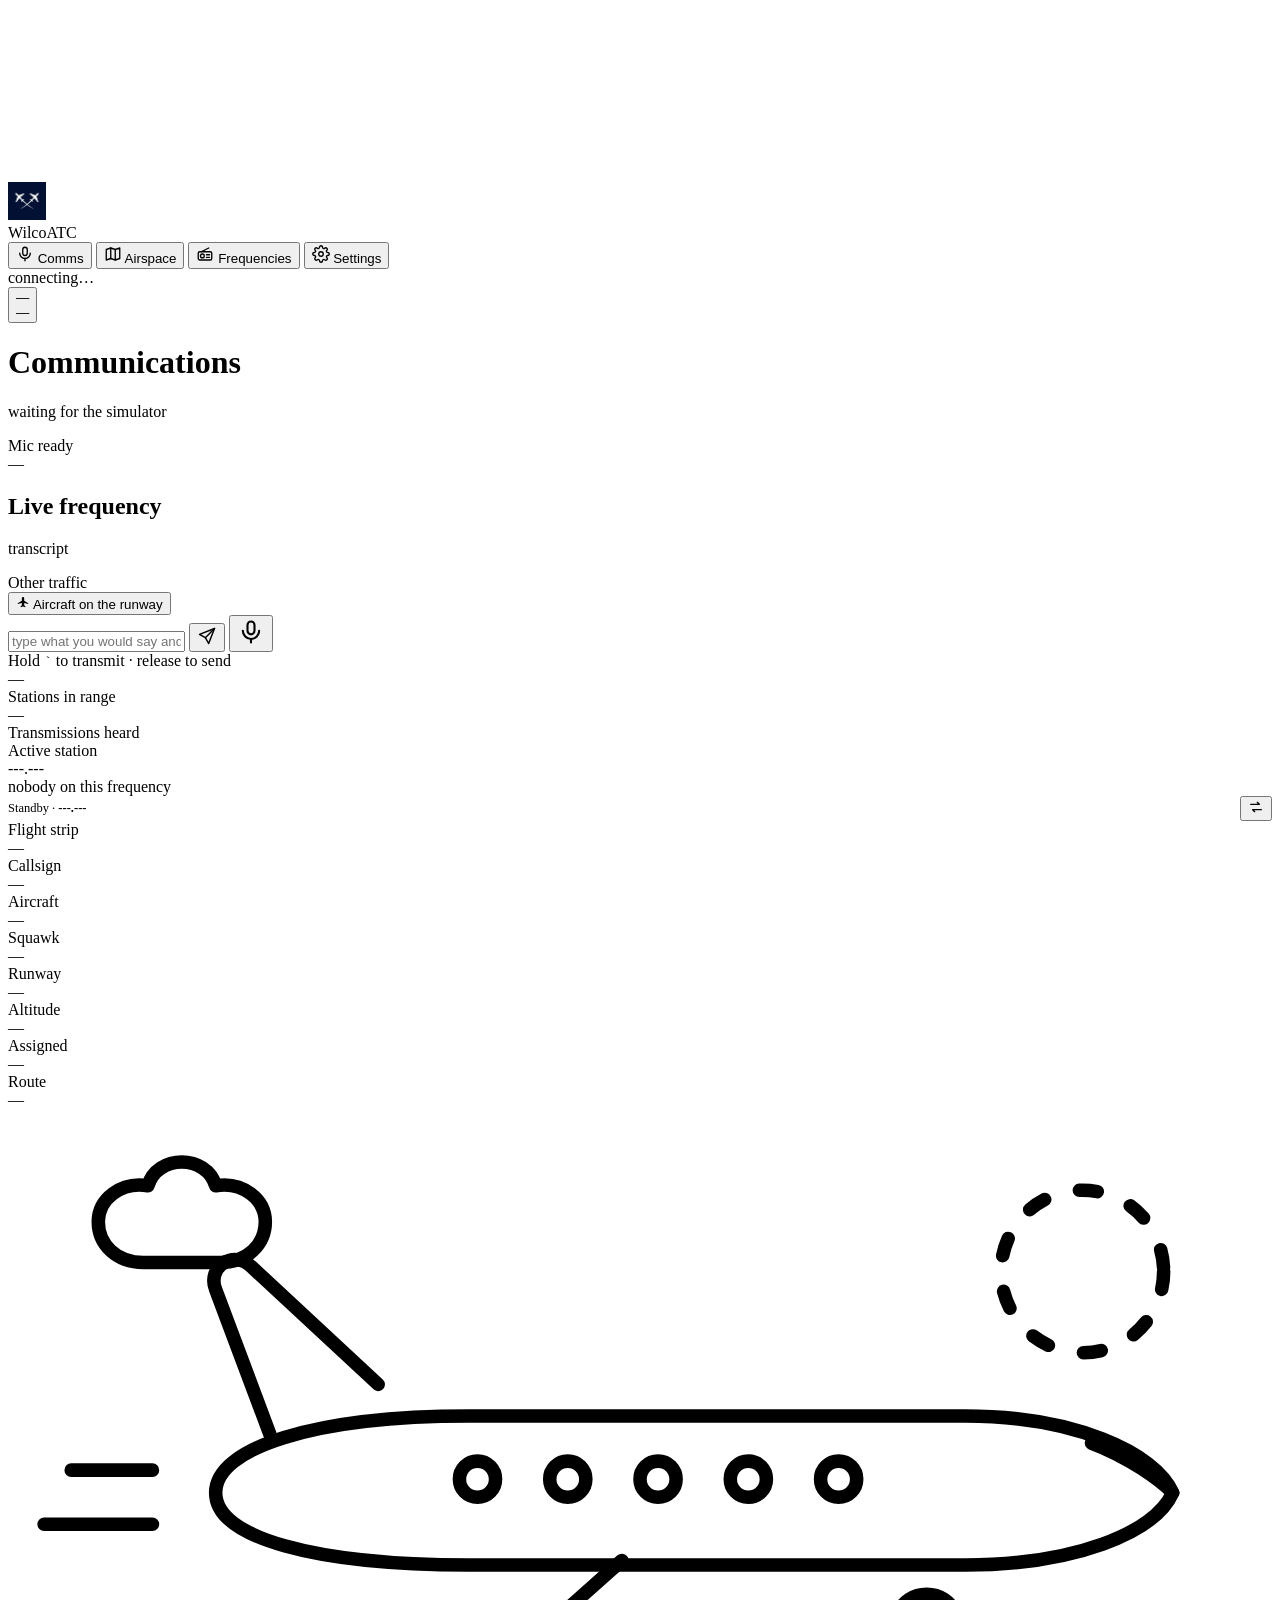
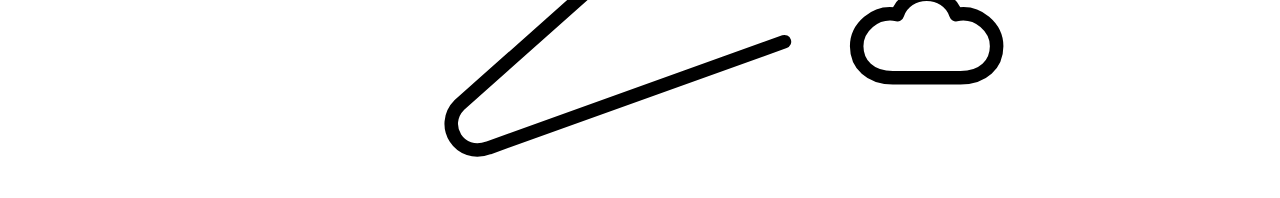
==== wilcoatc/web/static/index.html @ d19bad88 "update v1.0.0-alpha" ====
<!doctype html>
<html lang="en">
<head>
<meta charset="utf-8">
<meta name="viewport" content="width=device-width, initial-scale=1, viewport-fit=cover">
<meta name="theme-color" content="#0e0e10">
<title>WilcoATC</title>
<link rel="icon" href="/logo.png">
<link rel="stylesheet" href="/app.css">
</head>
<body>

<!-- The only decoration on the page. Everything else is information. -->
<div class="ground-art" aria-hidden="true">
  <svg width="520" height="170" viewBox="0 0 520 170" fill="none">
    <path d="M20 150 C 150 60, 330 40, 500 24" stroke="#fff" stroke-opacity="0.22"
          stroke-width="3" stroke-dasharray="2 11" stroke-linecap="round"></path>
  </svg>
</div>

<div class="app">

  <!-- ------------------------------------------------------- sidebar -- -->
  <nav class="sidebar" aria-label="Sections">
    <div class="brand">
      <img class="mark" src="/logo.png" alt="" width="38" height="38">
      <div class="name">WilcoATC</div>
    </div>

    <button class="nav-item" data-screen="comms" aria-current="page">
      <svg width="18" height="18" viewBox="0 0 24 24" fill="none" stroke="currentColor" stroke-width="1.8" stroke-linecap="round" stroke-linejoin="round"><rect x="9" y="3" width="6" height="11" rx="3"/><path d="M5 11a7 7 0 0 0 14 0"/><path d="M12 18v3"/></svg>
      <span data-i18n="nav.comms">Comms</span>
    </button>
    <button class="nav-item" data-screen="airspace">
      <svg width="18" height="18" viewBox="0 0 24 24" fill="none" stroke="currentColor" stroke-width="1.8" stroke-linecap="round" stroke-linejoin="round"><path d="M9 4 3 6v14l6-2 6 2 6-2V4l-6 2-6-2z"/><path d="M9 4v14"/><path d="M15 6v14"/></svg>
      <span data-i18n="nav.airspace">Airspace</span>
    </button>
    <button class="nav-item" data-screen="frequencies">
      <svg width="18" height="18" viewBox="0 0 24 24" fill="none" stroke="currentColor" stroke-width="1.8" stroke-linecap="round" stroke-linejoin="round"><rect x="3" y="9" width="18" height="11" rx="2"/><path d="M7 9 17 4"/><circle cx="8.5" cy="14.5" r="2.5"/><path d="M14 13h4"/><path d="M14 16.5h4"/></svg>
      <span data-i18n="nav.frequencies">Frequencies</span>
    </button>
    <button class="nav-item" data-screen="settings">
      <svg width="18" height="18" viewBox="0 0 24 24" fill="none" stroke="currentColor" stroke-width="1.8" stroke-linecap="round" stroke-linejoin="round"><circle cx="12" cy="12" r="3"/><path d="M19.4 15a1.7 1.7 0 0 0 .34 1.87l.06.06a2 2 0 1 1-2.83 2.83l-.06-.06a1.7 1.7 0 0 0-1.87-.34 1.7 1.7 0 0 0-1 1.55V21a2 2 0 1 1-4 0v-.09a1.7 1.7 0 0 0-1-1.55 1.7 1.7 0 0 0-1.87.34l-.06.06a2 2 0 1 1-2.83-2.83l.06-.06a1.7 1.7 0 0 0 .34-1.87 1.7 1.7 0 0 0-1.55-1H3a2 2 0 1 1 0-4h.09a1.7 1.7 0 0 0 1.55-1 1.7 1.7 0 0 0-.34-1.87l-.06-.06a2 2 0 1 1 2.83-2.83l.06.06a1.7 1.7 0 0 0 1.87.34H9a1.7 1.7 0 0 0 1-1.55V3a2 2 0 1 1 4 0v.09a1.7 1.7 0 0 0 1 1.55 1.7 1.7 0 0 0 1.87-.34l.06-.06a2 2 0 1 1 2.83 2.83l-.06.06a1.7 1.7 0 0 0-.34 1.87V9a1.7 1.7 0 0 0 1.55 1H21a2 2 0 1 1 0 4h-.09a1.7 1.7 0 0 0-1.55 1z"/></svg>
      <span data-i18n="nav.settings">Settings</span>
    </button>

    <div class="spacer"></div>

    <div class="link-state is-down" id="link-state">
      <div class="dot"></div>
      <span id="link-text" data-i18n="link.connecting">connecting…</span>
    </div>

    <button class="whoami" id="edit-flight" data-i18n-title="flight.edit_title" title="Set callsign, aircraft and route">
      <div class="initials" id="initials">—</div>
      <div style="min-width:0">
        <div class="written" id="callsign">—</div>
        <div class="spoken" id="callsign-spoken"></div>
      </div>
    </button>
  </nav>

  <!-- ---------------------------------------------------------- main -- -->
  <div class="main">

    <header class="page-head">
      <div class="titles">
        <h1 id="page-title" data-i18n="comms.title">Communications</h1>
        <p class="sub" id="page-sub" data-i18n="head.waiting">waiting for the simulator</p>
      </div>
      <div class="pill solid" id="mic-pill"><div class="dot"></div><span id="mic-text" data-i18n="mic.ready">Mic ready</span></div>
      <div class="pill outline" id="tuned-pill">—</div>
    </header>

    <!-- The one thing that stops the radio working and that the pilot can
         fix from here. It sits above every screen, on purpose: a component
         that never downloaded used to announce itself only as a red line in
         the transcript, once per transmission, in the middle of a flight. -->
    <div class="alert" id="components-alert" hidden>
      <svg width="17" height="17" viewBox="0 0 24 24" fill="none" stroke="currentColor" stroke-width="2" stroke-linecap="round"><path d="M12 8v5"/><path d="M12 16.5v.5"/><circle cx="12" cy="12" r="9"/></svg>
      <div class="alert-body">
        <b id="components-alert-title" data-i18n="alert.missing_title">Something has not downloaded</b>
        <span id="components-alert-text"></span>
      </div>
      <button class="phrase primary" id="components-alert-fix" data-i18n="alert.download">Download</button>
    </div>

    <!-- ============================================== comms ========== -->
    <section class="screen" id="screen-comms">

      <div class="card col-main">
        <div class="card-head">
          <h2 data-i18n="comms.live">Live frequency</h2>
          <div class="note" id="transcript-note" data-i18n="comms.transcript">transcript</div>
        </div>

        <div class="banner" id="banner" hidden>
          <svg width="15" height="15" viewBox="0 0 24 24" fill="currentColor"><path d="M14.5 2.5 21.5 9.5 16 11.7 12.6 18.5 9.2 15.1 4 20.3 2.6 18.9 7.8 13.7 4.4 10.3 11.2 6.9z"/></svg>
          <div id="banner-text"></div>
        </div>

        <ol class="transcript" id="transcript"></ol>

        <div class="bay" id="traffic-bay">
          <div class="bay-head">
            <div class="label" data-i18n="comms.traffic">Other traffic</div>
            <div class="note" id="traffic-count"></div>
            <button class="bay-action" id="spawn-runway"
                    data-i18n-title="comms.spawn_runway_why"
                    title="Put an AI departure on the runway in use, lined up and waiting for takeoff">
              <svg width="14" height="14" viewBox="0 0 24 24" fill="currentColor" aria-hidden="true"><path d="M21 15.5v-1.4L14 10V5.4a2 2 0 0 0-4 0V10l-7 4.1v1.4l7-2v4.2l-2 1.5V21l4-1.2L16 21v-1.8l-2-1.5v-4.2l7 2z"/></svg>
              <span data-i18n="comms.spawn_runway">Aircraft on the runway</span>
            </button>
          </div>
          <div class="bay-strips" id="traffic-rows"></div>
        </div>

        <div class="phrases" id="phrases"></div>

        <div class="compose">
          <input id="say" type="text" autocomplete="off" spellcheck="false"
                 data-i18n-placeholder="comms.say_placeholder"
                 placeholder="type what you would say and press enter">
          <button class="icon-button" id="send" data-i18n-title="comms.transmit" title="Transmit">
            <svg width="20" height="20" viewBox="0 0 24 24" fill="none" stroke="currentColor" stroke-width="1.8" stroke-linecap="round" stroke-linejoin="round"><path d="M21 3 10 14"/><path d="M21 3l-7 18-4-7-7-4z"/></svg>
          </button>
          <button class="ptt" id="ptt" data-i18n-title="comms.ptt" title="Push to talk">
            <svg width="28" height="28" viewBox="0 0 24 24" fill="none" stroke="currentColor" stroke-width="1.8" stroke-linecap="round" stroke-linejoin="round"><rect x="9" y="3" width="6" height="11" rx="3"/><path d="M5 11a7 7 0 0 0 14 0"/><path d="M12 18v3"/></svg>
          </button>
        </div>
        <div class="hint"><span data-i18n="comms.hold">Hold</span> <kbd id="ptt-key">`</kbd> <span data-i18n="comms.release">to transmit &middot; release to send</span></div>
      </div>

      <div class="col-side">
        <div class="tiles">
          <div class="tile dark">
            <div class="value" id="tile-stations">—</div>
            <div class="caption" data-i18n="comms.stations_in_range">Stations in range</div>
          </div>
          <div class="tile light">
            <div class="value" id="tile-heard">—</div>
            <div class="caption" data-i18n="comms.heard">Transmissions heard</div>
          </div>
        </div>

        <div class="card tight">
          <div class="card-head">
            <div class="label" data-i18n="comms.active_station">Active station</div>
            <div class="bars" id="signal" style="margin-left:auto"><i></i><i></i><i></i><i></i></div>
          </div>
          <div class="freq-big">
            <div class="mhz" id="active-mhz">---.---</div>
            <div class="pos" id="active-pos"></div>
          </div>
          <div class="with-dot is-off" id="active-who"><div class="dot"></div><div data-i18n="comms.nobody_here">nobody on this frequency</div></div>
          <div class="rule"></div>
          <div style="display:flex;align-items:center;gap:10px">
            <div style="flex:1 1 auto;font-size:12.5px;color:var(--ink-3)" id="standby"><span data-i18n="comms.standby">Standby</span> &middot; <b style="color:var(--ink);font-variant-numeric:tabular-nums" id="standby-mhz">---.---</b></div>
            <button class="icon-button small" id="swap" data-i18n-title="comms.swap" title="Tune the standby frequency">
              <svg width="16" height="16" viewBox="0 0 24 24" fill="none" stroke="currentColor" stroke-width="2" stroke-linecap="round" stroke-linejoin="round"><path d="M4 8h13l-3-3"/><path d="M20 16H7l3 3"/></svg>
            </button>
          </div>
        </div>

        <div class="card tight">
          <div class="card-head">
            <div class="label" data-i18n="strip.title">Flight strip</div>
            <div class="badge" id="phase-badge" style="margin-left:auto">—</div>
          </div>
          <div class="strip">
            <div class="field"><div class="k" data-i18n="strip.callsign">Callsign</div><div class="v" id="strip-callsign">—</div></div>
            <div class="field"><div class="k" data-i18n="strip.aircraft">Aircraft</div><div class="v" id="strip-type">—</div></div>
            <div class="field"><div class="k" data-i18n="strip.squawk">Squawk</div><div class="v" id="strip-squawk">—</div></div>
            <div class="field"><div class="k" data-i18n="strip.runway">Runway</div><div class="v" id="strip-runway">—</div></div>
            <div class="field"><div class="k" data-i18n="strip.altitude">Altitude</div><div class="v" id="strip-altitude">—</div></div>
            <div class="field"><div class="k" data-i18n="strip.assigned">Assigned</div><div class="v" id="strip-assigned">—</div></div>
            <div class="field wide"><div class="k" data-i18n="strip.route">Route</div><div class="v" id="strip-route">—</div></div>
          </div>
        </div>

        <div class="art" aria-hidden="true">
          <svg viewBox="0 0 280 150" fill="none" stroke="currentColor" stroke-width="3" stroke-linecap="round" stroke-linejoin="round">
            <circle cx="238" cy="36" r="18" stroke-dasharray="4 8"/>
            <path d="M30 34c-6 0-10-4-10-9s5-9 11-8c2-7 13-7 15 0 6-1 11 3 11 8s-4 9-10 9z"/>
            <path d="M196 126c-5 0-8-3-8-7s4-8 9-7c2-6 11-6 13 0 5-1 9 3 9 7s-3 7-8 7z"/>
            <path d="M58 72 46 40c-2-5 4-9 8-5l28 26"/>
            <path d="M46 85c0-10 22-17 56-17h110c24 0 42 8 46 17-4 9-22 16-46 16H102c-34 0-56-6-56-16z"/>
            <path d="M240 74c8 3 15 8 18 11"/>
            <circle cx="104" cy="82" r="4"/><circle cx="124" cy="82" r="4"/>
            <circle cx="144" cy="82" r="4"/><circle cx="164" cy="82" r="4"/>
            <circle cx="184" cy="82" r="4"/>
            <path d="M136 100 100 132c-4.5 4.5 0 12 6.5 9.5L172 118"/>
            <path d="M14 80h18M8 92h24"/>
          </svg>
        </div>
      </div>
    </section>

    <!-- =========================================== airspace ========== -->
    <section class="screen" id="screen-airspace" hidden>

      <div class="card map-card">
        <div class="map-surface">
          <svg id="map" preserveAspectRatio="none" role="application" tabindex="0"
               data-i18n-aria="map.aria"
               aria-label="A map of the airspace. Drag to pan, scroll or use the arrow keys and plus and minus to move and zoom."></svg>
          <!-- Close in, the airport in three dimensions, over the chart and
               driven by it. The chart underneath still takes the pointer. -->
          <canvas id="map3d" class="map3d" hidden></canvas>
          <div id="map3d-labels" class="map3d-labels" hidden></div>
          <aside class="craft-card" id="craft-card" hidden></aside>

          <div class="map-overlay top-left">
            <button class="map-chip" data-layer="stations" aria-pressed="true" data-i18n="map.stations">Stations</button>
            <button class="map-chip" data-layer="rings" aria-pressed="true" data-i18n="map.coverage">Coverage</button>
            <button class="map-chip" data-layer="airports" aria-pressed="true" data-i18n="map.airports">Airports</button>
            <button class="map-chip" data-layer="traffic" aria-pressed="true" data-i18n="map.traffic">Traffic</button>
            <button class="map-chip" id="map-3d" aria-pressed="true"
                    data-i18n="map.view3d" data-i18n-title="map.view3d_title"
                    title="The airport in 3D when you zoom in. Drag with the right button, or with Shift, to turn and tilt it.">3D</button>
          </div>

          <div class="map-overlay bottom-left">
            <div class="map-scale" id="map-scale">—</div>
            <div class="map-scale soft" id="map-where"></div>
          </div>

          <div class="map-overlay bottom-right">
            <button class="map-key" id="map-follow" aria-pressed="true"
                    data-i18n-title="map.follow_title" title="Keep the map on the aircraft">
              <svg width="16" height="16" viewBox="0 0 24 24" fill="none" stroke="currentColor" stroke-width="2" stroke-linecap="round" stroke-linejoin="round"><circle cx="12" cy="12" r="3"/><path d="M12 2v3"/><path d="M12 19v3"/><path d="M2 12h3"/><path d="M19 12h3"/><circle cx="12" cy="12" r="8"/></svg>
              <span class="only-read" data-i18n="map.follow">Follow the aircraft</span>
            </button>
            <button class="map-key" id="zoom-in" data-i18n-title="map.closer" title="Closer">
              <svg width="16" height="16" viewBox="0 0 24 24" fill="none" stroke="currentColor" stroke-width="2.2" stroke-linecap="round"><path d="M12 5v14"/><path d="M5 12h14"/></svg>
              <span class="only-read" data-i18n="map.zoom_in">Zoom in</span>
            </button>
            <button class="map-key" id="zoom-out" data-i18n-title="map.wider" title="Wider">
              <svg width="16" height="16" viewBox="0 0 24 24" fill="none" stroke="currentColor" stroke-width="2.2" stroke-linecap="round"><path d="M5 12h14"/></svg>
              <span class="only-read" data-i18n="map.zoom_out">Zoom out</span>
            </button>
          </div>
        </div>
      </div>

      <div class="col-side">
        <div class="card tight">
          <div class="card-head">
            <div class="label" id="metar-label" data-i18n="wx.title">Weather</div>
            <div class="note" id="metar-time"></div>
          </div>
          <div class="metar">
            <div class="cell"><div class="k" data-i18n="wx.wind">Wind</div><div class="v" id="wx-wind">—</div></div>
            <div class="cell"><div class="k" data-i18n="wx.qnh">QNH</div><div class="v" id="wx-qnh">—</div></div>
            <div class="cell"><div class="k" data-i18n="wx.visibility">Visibility</div><div class="v" id="wx-vis">—</div></div>
            <div class="cell"><div class="k" data-i18n="wx.temperature">Temperature</div><div class="v" id="wx-temp">—</div></div>
          </div>
        </div>

        <div class="card tight grow split">
          <div class="card-head">
            <h2 data-i18n="map.traffic">Traffic</h2>
            <div class="note" id="airspace-traffic-count">—</div>
          </div>
          <div class="rows scroll" id="airspace-traffic"></div>
        </div>

        <div class="card tight grow split">
          <div class="card-head">
            <h2 data-i18n="comms.stations_in_range">Stations in range</h2>
            <div class="note" id="airspace-count">—</div>
          </div>
          <div class="rows scroll" id="airspace-rows"></div>
        </div>
      </div>
    </section>

    <!-- ======================================== frequencies ========== -->
    <section class="screen" id="screen-frequencies" hidden>

      <div style="flex:1.6 1 0;min-width:0;display:flex;flex-direction:column;gap:14px">
        <div class="search">
          <svg width="16" height="16" viewBox="0 0 24 24" fill="none" stroke="var(--muted)" stroke-width="2" stroke-linecap="round"><circle cx="11" cy="11" r="7"/><path d="m20 20-3.5-3.5"/></svg>
          <input id="freq-search" type="text" autocomplete="off" spellcheck="false"
                 data-i18n-placeholder="freq.search"
                 placeholder="an airport code, a frequency, or a position">
        </div>
        <div class="tabs" role="tablist">
          <button class="tab" role="tab" data-scope="near" aria-selected="true" data-i18n="freq.near">Near you</button>
          <button class="tab" role="tab" data-scope="search" aria-selected="false" data-i18n="freq.searched">Searched airport</button>
        </div>
        <div class="card" style="flex:1 1 auto;min-height:0;padding:14px 16px">
          <div class="rows scroll" id="freq-rows"><div class="empty" data-i18n="freq.no_position">no position yet</div></div>
        </div>
      </div>

      <div class="col-side">
        <div class="card tight">
          <div class="label" data-i18n="freq.active">Active</div>
          <div class="freq-big">
            <div class="mhz" id="fq-active-mhz">---.---</div>
            <div class="pos" id="fq-active-pos"></div>
          </div>
          <div class="with-dot is-off" id="fq-active-who"><div class="dot"></div><div data-i18n="freq.nobody">nobody listening</div></div>
          <div class="rule"></div>
          <div class="label" data-i18n="comms.standby">Standby</div>
          <div class="freq-big">
            <div class="mhz" style="font-size:22px" id="fq-standby-mhz">---.---</div>
          </div>
        </div>

        <div class="card tight grow">
          <div class="card-head" style="align-items:flex-start">
            <div class="atis-letter" id="atis-letter">—</div>
            <div style="min-width:0">
              <div style="font-size:14px;font-weight:800" id="atis-title">ATIS</div>
              <div class="note" style="margin:0" id="atis-sub" data-i18n="atis.nothing">nothing broadcast here</div>
            </div>
            <button class="tune" id="play-atis" style="margin-left:auto" data-i18n="atis.play">Play</button>
          </div>
          <div class="atis-text" id="atis-text" data-i18n="atis.hint">Tune a field with an ATIS and its wording appears here.</div>
          <div class="chips" id="atis-chips"></div>
        </div>

        <div class="art dark" aria-hidden="true">
          <svg viewBox="0 0 230 235" fill="none" stroke="currentColor" stroke-width="3" stroke-linecap="round" stroke-linejoin="round">
            <path d="M139 46c9-9 9-23 0-32"/>
            <path d="M153 56c15-15 15-37 0-52" opacity="0.5"/>
            <path d="M91 46c-9-9-9-23 0-32"/>
            <path d="M77 56c-15-15-15-37 0-52" opacity="0.5"/>
            <circle cx="115" cy="30" r="8"/>
            <path d="M115 38v19"/>
            <path d="M70 78h90l-11-21H81z"/>
            <path d="M63 110h104l-9-32H72z"/>
            <path d="M94 80l-7 28M136 80l7 28" opacity="0.5"/>
            <path d="M91 123h48l9 90H82z"/>
            <rect x="108" y="168" width="14" height="45" rx="7"/>
            <path d="M14 226h202" stroke-dasharray="1 10" stroke-width="4"/>
          </svg>
        </div>
      </div>
    </section>

    <!-- ============================================ settings ========== -->
    <section class="screen" id="screen-settings" hidden>
      <div class="settings-grid">
        <!-- The three cards that hold one control each. Banded together and
             given a row of their own: a row is as tall as the tallest card in
             it and every other card in it is stretched to match, which is what
             makes this screen read as bands rather than as a ragged pile, and
             which turned these three into mostly-empty white boxes when the
             audio card was beside them. Same tracks and the same gap as the
             grid outside, so the columns of the two line up. -->
        <div class="band">
          <div class="card">
            <div class="card-head"><h2 data-i18n="set.interface">Interface</h2></div>
            <div class="field-block">
              <div class="label" data-i18n="set.ui_language">Interface language</div>
              <select id="set-ui-language"></select>
              <div class="why" data-i18n="set.ui_language_why">
                What this window is written in. It does not change what is spoken
                on the radio, which follows the aeroplane.
              </div>
            </div>
            <div class="setting">
              <div class="text">
                <div class="name" data-i18n="set.landing_report">Landing report</div>
                <div class="why" data-i18n="set.landing_report_why">A few seconds after touchdown: the landing rate, how smooth it was, and the flight against its SimBrief schedule</div>
              </div>
              <button class="switch" id="set-landing-report" role="switch" aria-pressed="true"></button>
            </div>
            <div class="saved" id="saved-interface"></div>
          </div>

          <div class="card">
            <div class="card-head"><h2 data-i18n="set.simbrief">SimBrief</h2></div>
            <div class="field-block">
              <div class="label" data-i18n="set.simbrief_user">Username or pilot ID</div>
              <input id="set-simbrief" type="text" placeholder="yourname">
              <div class="why" data-i18n="set.simbrief_why">
                Fill the flight in from your latest plan instead of typing it twice.
              </div>
            </div>
            <button class="phrase" id="simbrief-load" style="align-self:flex-start"
                    data-i18n="set.simbrief_load">Load latest flight</button>
            <div class="saved" id="saved-simbrief"></div>
          </div>

          <div class="card">
            <div class="card-head"><h2 data-i18n="wx.title">Weather</h2></div>
            <div class="setting">
              <div class="text">
                <div class="name" data-i18n="set.real_obs">Real observations</div>
                <div class="why" data-i18n="set.real_obs_why">METARs from the NOAA Aviation Weather Center</div>
              </div>
              <button class="switch" id="set-wx-online" role="switch" aria-pressed="true"></button>
            </div>
            <div class="setting">
              <div class="text">
                <div class="name" data-i18n="set.sim_wins">Simulator wins</div>
                <div class="why" data-i18n="set.sim_wins_why">Custom weather in the sim has to match the ATIS</div>
              </div>
              <button class="switch" id="set-wx-sim" role="switch" aria-pressed="true"></button>
            </div>
            <div class="saved" id="saved-weather"></div>
          </div>
        </div>

        <div class="card">
          <div class="card-head"><h2 data-i18n="set.audio">Audio</h2></div>
          <div class="field-block">
            <div class="label" data-i18n="set.microphone">Microphone</div>
            <select id="set-input"></select>
          </div>
          <div class="field-block">
            <div class="label" data-i18n="set.output">Output</div>
            <select id="set-output"></select>
          </div>
          <div class="setting">
            <div class="text">
              <div class="name" data-i18n="set.radio_effects">Radio effects</div>
              <div class="why" data-i18n="set.radio_effects_why">The band-limited AM channel, not the raw voice</div>
            </div>
            <button class="switch" id="set-radio-effects" aria-pressed="true" role="switch"></button>
          </div>
          <div class="setting">
            <div class="text">
              <div class="name" data-i18n="set.volume">Volume</div>
              <div class="why" id="volume-value">100%</div>
            </div>
            <input id="set-volume" type="range" min="0" max="150" step="5" style="width:130px">
          </div>
          <button class="phrase" id="sound-test" style="align-self:flex-start" data-i18n="set.sound_test">Test the audio path</button>
          <div class="saved" id="saved-audio"></div>
        </div>

        <!-- The operator rather than the equipment. The radio itself is
             measured and is not adjustable from a web page; what is offered
             here is how much of the person holding the transmit bar comes
             with it. -->
        <div class="card operator">
          <div class="card-head">
            <h2 data-i18n="set.operator">The person on the radio</h2>
            <button class="switch" id="set-operator" role="switch" aria-pressed="true"></button>
          </div>
          <div class="why" data-i18n="set.operator_why">
            A controller is somebody in a room, not a file being played. They
            take a moment after keying up, they are never quite the same
            loudness twice, and once in a while they say "uh".
          </div>
          <div class="setting">
            <div class="text">
              <div class="name" data-i18n="set.breathing">Breathing</div>
              <div class="why" data-i18n="set.breathing_why">An audible breath in the gaps of a long clearance</div>
            </div>
            <button class="switch" id="set-breathing" role="switch" aria-pressed="true"></button>
          </div>
          <div class="setting">
            <div class="text">
              <div class="name" data-i18n="set.wind">Weather behind them</div>
              <div class="why" data-i18n="set.wind_why">Wind gusting under the voice, the way an open tower cab sounds</div>
            </div>
            <button class="switch" id="set-wind" role="switch" aria-pressed="true"></button>
          </div>
          <div class="setting">
            <div class="text">
              <div class="name" data-i18n="set.hesitation">Hesitation</div>
              <div class="why" data-i18n="set.hesitation_why">The occasional "uh" before the callsign. Rare on purpose.</div>
            </div>
            <button class="switch" id="set-hesitation" role="switch" aria-pressed="true"></button>
          </div>
          <div class="saved" id="saved-operator"></div>
        </div>

        <div class="card">
          <div class="card-head"><h2 data-i18n="set.ptt">Push to talk</h2></div>
          <div class="chips" id="ptt-modes">
            <button class="chip" data-mode="keyboard" data-i18n="set.keyboard">Keyboard</button>
            <button class="chip" data-mode="joystick" data-i18n="set.joystick">Joystick</button>
            <button class="chip" data-mode="none" data-i18n="set.off">Off</button>
          </div>
          <div class="field-block" id="ptt-key-block">
            <div class="label" data-i18n="set.key">Key</div>
            <div style="display:flex;gap:8px;align-items:center">
              <input id="set-ptt-key" type="text" style="flex:1 1 auto" placeholder="grave">
              <button class="tune" id="rebind" data-i18n="set.press_a_key">Press a key…</button>
            </div>
            <div class="why" data-i18n="set.ptt_why">
              Use one the simulator does not need. The panel's own button works either way.
            </div>
          </div>
          <div class="field-block" id="ptt-stick-block" hidden>
            <div class="label" data-i18n="set.controller">Controller</div>
            <select id="set-joystick"></select>
            <div class="label" data-i18n="set.button">Button</div>
            <div style="display:flex;gap:8px;align-items:center">
              <input id="set-joystick-button" type="number" min="0" step="1"
                     style="flex:1 1 auto">
              <button class="tune" id="rebind-button"
                      data-i18n="set.press_a_button">Press a button…</button>
            </div>
            <div class="why" data-i18n="set.button_why">
              Press the one you want to talk on. Nobody publishes which number
              a yoke calls its buttons.
            </div>
            <div class="why" id="joystick-known" hidden></div>
          </div>
          <div class="saved" id="saved-ptt"></div>
        </div>

        <div class="card">
          <div class="card-head"><h2 data-i18n="set.on_frequency">On frequency</h2></div>
          <div class="field-block">
            <div class="label" data-i18n="set.spoken_language">Language</div>
            <div class="readout" id="language-readout">English</div>
            <div class="why" data-i18n="set.spoken_language_why">
              Follows the aeroplane. English everywhere, plus the local language
              over a state that works one. Speak either; the controller answers
              in the one you used.
            </div>
          </div>
          <div class="field-block">
            <div class="label" data-i18n="set.phraseology">Phraseology</div>
            <div class="chips" id="dialect-chips">
              <button class="chip" data-dialect="auto" data-i18n="set.follow_region">Follow the region</button>
              <button class="chip" data-dialect="faa">FAA</button>
              <button class="chip" data-dialect="icao">ICAO</button>
            </div>
          </div>
          <div class="setting">
            <div class="text">
              <div class="name" data-i18n="set.strict_digits">By-the-book digits</div>
              <div class="why" data-i18n="set.strict_digits_why">"tree", "fower", "fife" as ICAO Annex 10 prescribes</div>
            </div>
            <button class="switch" id="set-strict-digits" role="switch" aria-pressed="false"></button>
          </div>
          <div class="setting">
            <div class="text">
              <div class="name" data-i18n="set.handoffs">Volunteer handoffs</div>
              <div class="why" data-i18n="set.handoffs_why">Name the next frequency when you outfly this one</div>
            </div>
            <button class="switch" id="set-handoff" role="switch" aria-pressed="true"></button>
          </div>
          <div class="saved" id="saved-atc"></div>
        </div>

        <div class="card">
          <div class="card-head"><h2 data-i18n="set.ground">Ground handling</h2></div>
          <div class="setting">
            <div class="text">
              <div class="name" data-i18n="set.ground_watch">Watch the ramp</div>
              <div class="why" data-i18n="set.ground_why">No taxi clearance while the tug or the jetway is still attached</div>
            </div>
            <button class="switch" id="set-gsx" role="switch" aria-pressed="true"></button>
          </div>
          <div class="setting">
            <div class="text">
              <div class="name" data-i18n="set.ground_call">Call the tug for you</div>
              <div class="why" data-i18n="set.ground_call_why">An approved pushback calls one, through GSX's own menu</div>
            </div>
            <button class="switch" id="set-gsx-control" role="switch" aria-pressed="true"></button>
          </div>
          <div class="setting">
            <div class="text">
              <div class="name" data-i18n="set.ground_voice">Ask for services out loud</div>
              <div class="why" data-i18n="set.ground_voice_why">"Ground crew, request pushback" — and boarding, fuel, catering or de-icing</div>
            </div>
            <button class="switch" id="set-gsx-voice" role="switch" aria-pressed="true"></button>
          </div>
          <div class="readout" id="ground-readout" data-i18n="set.ground_none">nothing connected</div>
          <div class="saved" id="saved-gsx"></div>
        </div>

        <div class="card">
          <div class="card-head"><h2 data-i18n="set.traffic">Other traffic</h2></div>
          <div class="setting">
            <div class="text">
              <div class="name" data-i18n="set.traffic_on">Aircraft on frequency</div>
              <div class="why" data-i18n="set.traffic_why">Airlines that belong at this field, each crew in its own language</div>
            </div>
            <button class="switch" id="set-traffic" role="switch" aria-pressed="true"></button>
          </div>
          <div class="field-block">
            <div class="label" data-i18n="set.how_busy">How busy</div>
            <div class="chips" id="density-chips">
              <button class="chip" data-density="0.5" data-i18n="set.quiet">Quiet</button>
              <button class="chip" data-density="1" data-i18n="set.normal">Normal</button>
              <button class="chip" data-density="2" data-i18n="set.busy">Busy</button>
            </div>
          </div>
          <div class="field-block">
            <div class="label" data-i18n="set.traffic_callsigns">What they call themselves</div>
            <div class="chips" id="callsign-chips">
              <button class="chip" data-callsigns="auto" data-i18n="set.callsigns_auto">Airlines</button>
              <button class="chip" data-callsigns="registration" data-i18n="set.callsigns_reg">Registrations</button>
            </div>
            <div class="why" data-i18n="set.traffic_callsigns_why">Airline callsigns are what a large field really carries; registrations are easier to follow, because you hear the letters rather than a name you have to know.</div>
          </div>
          <div class="saved" id="saved-traffic"></div>
        </div>

        <div class="card">
          <div class="card-head"><h2 data-i18n="set.simulator">Simulator</h2></div>
          <div class="setting">
            <div class="text">
              <div class="name" data-i18n="set.use_sim">Take the aircraft from the simulator</div>
              <div class="why" data-i18n="set.use_sim_why">Off, the aeroplane sits where you put it and nothing moves</div>
            </div>
            <button class="switch" id="set-sim" role="switch" aria-pressed="true"></button>
          </div>
          <div class="with-dot is-off" id="sim-line"><div class="dot"></div><div data-i18n="set.not_connected">not connected</div></div>
          <div class="metar" style="margin-top:4px">
            <div class="cell"><div class="k" data-i18n="set.session">Session</div><div class="v" id="sim-session">00:00:00</div></div>
            <div class="cell"><div class="k" data-i18n="set.source">Source</div><div class="v" id="sim-source" style="font-size:13px">—</div></div>
          </div>
          <div class="rule"></div>
          <div class="label" data-i18n="set.understanding">Understanding</div>
          <div style="font-size:12.5px;color:var(--ink-3)" id="understanding">—</div>
          <div style="font-size:12.5px;color:var(--muted)" id="stats"></div>
        </div>

        <!-- What had to be downloaded, and whether it all works. Both of
             these existed only as terminal commands, which is no use to a
             pilot who installed this by double-clicking it. -->
        <div class="card">
          <div class="card-head"><h2 data-i18n="set.components">Components</h2></div>
          <div class="why" data-i18n="set.components_why">
            The voices, the nav database and the speech recogniser are too big
            to ship with the program, so they are downloaded once. About
            1.5 GB in total.
          </div>
          <!-- The sector data is CC BY-NC-SA and has to say whose it is
               wherever it is used. -->
          <div class="why" data-i18n="set.data_credits">Enroute sectors: VatGlasses contributors, CC BY-NC-SA 4.0.</div>
          <div class="parts" id="parts"></div>
          <div class="chips">
            <button class="phrase primary" id="setup-open" data-i18n="set.get_components">Download what is missing</button>
            <button class="phrase" id="doctor-open" data-i18n="set.diagnostics">Diagnostics</button>
          </div>
          <div class="saved" id="saved-components"></div>
        </div>

        <!-- The rest of the aeroplane. One switch decides whether any of it
             happens; under it, four groups rather than one long list. Last
             on the screen and the full width of the grid, so the four sit
             side by side. As a single column this card was several screens
             tall, which meant the cards beside it were a handful of settings
             at the top of a column of white, and meant nobody scrolled far
             enough to find the captain's name. -->
        <div class="card immersion">
          <div class="card-head">
            <h2 data-i18n="set.immersion">Immersion</h2>
            <button class="switch" id="set-immersion" role="switch" aria-pressed="false"></button>
          </div>
          <div class="why" data-i18n="set.immersion_why">
            The rest of the aeroplane. A first officer in the other seat and a
            cabin crew behind you, following the flight the same way the
            controller does. None of it goes out on the radio, and none of it
            changes what ATC says.
          </div>

          <div class="crew-groups">

            <div class="crew-group">
              <div class="label" data-i18n="set.first_officer">First officer</div>
              <div class="setting">
                <div class="text">
                  <div class="name" data-i18n="set.copilot">Somebody in the other seat</div>
                  <div class="why" data-i18n="set.copilot_why">Callouts, checklists and the numbers read back to you</div>
                </div>
                <button class="switch" id="set-copilot" role="switch" aria-pressed="true"></button>
              </div>
              <div class="field-block">
                <div class="label" data-i18n="set.copilot_voice">Their voice</div>
                <select id="set-copilot-voice"></select>
              </div>
              <div class="setting">
                <div class="text">
                  <div class="name" data-i18n="set.callouts">Standard callouts</div>
                  <div class="why" data-i18n="set.callouts_why">Eighty knots, V one, rotate, positive rate, and the calls on the way down</div>
                </div>
                <button class="switch" id="set-callouts" role="switch" aria-pressed="true"></button>
              </div>
              <div class="setting">
                <div class="text">
                  <div class="name" data-i18n="set.confirmations">Confirms clearances</div>
                  <div class="why" data-i18n="set.confirmations_why">Says the numbers back to you on the interphone, so two of you heard them</div>
                </div>
                <button class="switch" id="set-confirmations" role="switch" aria-pressed="true"></button>
              </div>
              <div class="setting">
                <div class="text">
                  <div class="name" data-i18n="set.checklists">Checklists</div>
                  <div class="why" data-i18n="set.checklists_why">Called and answered at the points a flight actually runs them</div>
                </div>
                <button class="switch" id="set-checklists" role="switch" aria-pressed="true"></button>
              </div>
              <div class="setting">
                <div class="text">
                  <div class="name" data-i18n="set.readbacks">Works the radio for you</div>
                  <div class="why" data-i18n="set.readbacks_why">Reads a clearance back if you have not, after a few seconds. Off unless you want it: the point of the radio is usually to work it yourself.</div>
                </div>
                <button class="switch" id="set-readbacks" role="switch" aria-pressed="false"></button>
              </div>
            </div>

            <div class="crew-group">
              <div class="label" data-i18n="set.cabin">Cabin</div>
              <div class="setting">
                <div class="text">
                  <div class="name" data-i18n="set.cabin_crew">Cabin crew</div>
                  <div class="why" data-i18n="set.cabin_crew_why">A purser and a cabin, on the address system</div>
                </div>
                <button class="switch" id="set-cabin" role="switch" aria-pressed="true"></button>
              </div>
              <div class="field-block">
                <div class="label" data-i18n="set.cabin_voice">Their voice</div>
                <select id="set-cabin-voice"></select>
              </div>
              <div class="setting">
                <div class="text">
                  <div class="name" data-i18n="set.briefings">Safety briefing</div>
                  <div class="why" data-i18n="set.briefings_why">The demonstration during the taxi out, and the crew calls around it</div>
                </div>
                <button class="switch" id="set-briefings" role="switch" aria-pressed="true"></button>
              </div>
              <div class="setting">
                <div class="text">
                  <div class="name" data-i18n="set.announcements">Announcements</div>
                  <div class="why" data-i18n="set.announcements_why">Welcome aboard, the cruise, the descent, and where you have arrived</div>
                </div>
                <button class="switch" id="set-announcements" role="switch" aria-pressed="true"></button>
              </div>
              <div class="setting">
                <div class="text">
                  <div class="name" data-i18n="set.service">Food and drink service</div>
                  <div class="why" data-i18n="set.service_why">The trolley after the climb, and a call to the flight deck before it</div>
                </div>
                <button class="switch" id="set-service" role="switch" aria-pressed="true"></button>
              </div>
              <div class="setting">
                <div class="text">
                  <div class="name" data-i18n="set.chimes">Cabin chime</div>
                  <div class="why" data-i18n="set.chimes_why">The two notes before an announcement, and the seatbelt sign</div>
                </div>
                <button class="switch" id="set-chimes" role="switch" aria-pressed="true"></button>
              </div>
              <div class="setting">
                <div class="text">
                  <div class="name" data-i18n="set.boarding_music">Boarding music</div>
                  <div class="why" data-i18n="set.boarding_music_why">Plays quietly in the cabin while people get on, and stops at pushback</div>
                </div>
                <button class="switch" id="set-boarding-music" role="switch" aria-pressed="true"></button>
              </div>
              <div class="setting">
                <div class="text">
                  <div class="name" data-i18n="set.applause">Applause on a soft landing</div>
                  <div class="why" data-i18n="set.applause_why">The cabin claps when you touch down gentler than 200 feet per minute</div>
                </div>
                <button class="switch" id="set-applause" role="switch" aria-pressed="true"></button>
              </div>
              <div class="setting">
                <div class="text">
                  <div class="name" data-i18n="set.crew_realism">Real crew voices</div>
                  <div class="why" data-i18n="set.crew_realism_why">A little interphone and cabin speaker on their voices, and the odd um and er</div>
                </div>
                <button class="switch" id="set-crew-realism" role="switch" aria-pressed="true"></button>
              </div>
              <div class="setting">
                <div class="text">
                  <div class="name" data-i18n="set.bilingual">Announcements in English too</div>
                  <div class="why" data-i18n="set.bilingual_why">A crew whose language is not English repeat each cabin announcement in English</div>
                </div>
                <button class="switch" id="set-bilingual" role="switch" aria-pressed="true"></button>
              </div>
            </div>

            <div class="crew-group">
              <div class="label" data-i18n="set.crew_manner">Who they are, and how much</div>
              <div class="setting">
                <div class="text">
                  <div class="name" data-i18n="set.crew_volume">Cabin volume</div>
                  <div class="why" id="crew-volume-value">80%</div>
                </div>
                <input id="set-crew-volume" type="range" min="0" max="120" step="5" style="width:130px">
              </div>
              <div class="field-block">
                <div class="label" data-i18n="set.how_much">How much they talk</div>
                <div class="chips" id="verbosity-chips">
                  <button class="chip" data-verbosity="quiet" data-i18n="set.quiet">Quiet</button>
                  <button class="chip" data-verbosity="normal" data-i18n="set.normal">Normal</button>
                  <button class="chip" data-verbosity="chatty" data-i18n="set.chatty">Chatty</button>
                </div>
              </div>
              <div class="field-block">
                <div class="label" data-i18n="set.airline_name">What the crew call the airline</div>
                <input id="set-airline" type="text" placeholder="Delta">
                <div class="why" data-i18n="set.airline_why">Left empty, they take it from your callsign, and say "this flight" for a private registration.</div>
              </div>
              <div class="field-block">
                <div class="label" data-i18n="set.captain_name">Your captain's name</div>
                <input id="set-captain-name" type="text" placeholder="Whitfield">
                <div class="why" data-i18n="set.captain_name_why">Left empty, one is cast from the registration, and the same aeroplane keeps the same captain.</div>
              </div>
              <div class="setting">
                <div class="text">
                  <div class="name" data-i18n="set.talk_to_crew">Talk to the crew</div>
                  <div class="why" data-i18n="set.talk_to_crew_why">Say "cabin crew" or "ground crew" first, and they answer instead of the controller</div>
                </div>
                <button class="switch" id="set-interphone" role="switch" aria-pressed="true"></button>
              </div>
            </div>

            <div class="crew-group">
              <div class="label" data-i18n="set.recorded">Recorded announcements</div>
              <div class="setting">
                <div class="text">
                  <div class="name" data-i18n="set.use_recordings">Use your own recordings</div>
                  <div class="why" data-i18n="set.use_recordings_why">A real announcement beats a synthesised one. Where a recording exists for a moment, it is played instead.</div>
                </div>
                <button class="switch" id="set-recordings" role="switch" aria-pressed="true"></button>
              </div>
              <div class="field-block">
                <div class="label" data-i18n="set.announcements_dir">Where they are</div>
                <input id="set-recordings-dir" type="text" placeholder="Announcements">
                <div class="why" data-i18n="set.announcements_dir_why">
                  Leave it empty to use the folder beside WilcoATC, or point it at
                  a pack you already have. The layout is the one the Fenix A320
                  uses, so a pack made for that aeroplane works in any of them.
                </div>
              </div>
              <div class="readout" id="announcements-readout" data-i18n="set.no_recordings">nothing in the folder yet</div>
              <div class="chips">
                <button class="phrase" id="announcements-rescan" data-i18n="set.look_again">Look again</button>
              </div>
            </div>

          </div>

          <div class="chips">
            <button class="phrase" id="crew-test" data-i18n="set.crew_test">Hear the crew</button>
          </div>
          <div class="saved" id="saved-immersion"></div>
        </div>
      </div>
    </section>

  </div>
</div>

<div class="toast" id="toast" role="status" aria-live="polite"></div>

<!-- ------------------------------------------------------ landing report -->
<!--
  Not a dialog. It comes up while the aeroplane is still rolling out, and a
  modal that took the page away from somebody reaching for the frequency list
  would be the report getting in the way of the flight it is reporting on.
  Filled in by paintLanding() in app.js.
-->
<aside class="landing-card" id="landing-card" role="status" aria-live="polite" hidden></aside>

<!-- ------------------------------------------------------ startup notice -->
<dialog id="notice">
  <form method="dialog" class="notice">
    <div style="display:flex;align-items:center;gap:14px">
      <div class="mark" aria-hidden="true">
        <svg width="22" height="22" viewBox="0 0 24 24" fill="none" stroke="currentColor" stroke-width="1.9" stroke-linecap="round" stroke-linejoin="round"><path d="M10.3 3.9 1.8 18a2 2 0 0 0 1.7 3h17a2 2 0 0 0 1.7-3L13.7 3.9a2 2 0 0 0-3.4 0z"/><path d="M12 9v4"/><path d="M12 17h.01"/></svg>
      </div>
      <h2 data-i18n="notice.title">This is alpha software</h2>
    </div>

    <p data-i18n="notice.body">
      WilcoATC is in alpha. You will run into bugs, and you will run into a
      lot of them.
    </p>

    <div class="points">
      <div data-i18n="notice.point1">The controller can say the wrong thing, or something that makes no sense at all.</div>
      <div data-i18n="notice.point2">It can fail to understand you, or hear something you never said.</div>
      <div data-i18n="notice.point3">Anything here can change or stop working from one version to the next.</div>
    </div>

    <label class="agree" for="notice-agree">
      <input type="checkbox" id="notice-agree">
      <span data-i18n="notice.agree">I know what I am getting into, and I am using this at my own risk.</span>
    </label>

    <menu style="display:flex;justify-content:flex-end;margin:0;padding:0">
      <button value="continue" class="phrase primary" id="notice-continue" disabled data-i18n="notice.continue">
        Continue
      </button>
    </menu>
  </form>
</dialog>

<!-- ------------------------------------------------------ flight editor -->
<dialog id="flight-dialog">
  <form method="dialog" id="flight-form" style="display:flex;flex-direction:column;gap:12px;min-width:280px">
    <!-- The import sits in the heading rather than at the foot with Save,
         because it is not a way of confirming the form: it is a way of
         filling it in, and it belongs where the eye lands before the first
         field rather than after the last. -->
    <div style="display:flex;align-items:center;gap:12px">
      <h2 style="margin:0;font-size:18px;font-weight:800;flex:1 1 auto" data-i18n="flight.title">Flight</h2>
      <button type="button" class="phrase" id="flight-simbrief" data-i18n="flight.simbrief">Import from SimBrief</button>
    </div>
    <p style="margin:0;font-size:12.5px;color:var(--muted)" data-i18n="flight.why">
      The simulator supplies your position and radios. These are the details it
      cannot tell us.
    </p>
    <div class="saved" id="saved-flight-simbrief"></div>
    <label class="field-block"><span class="label" data-i18n="strip.callsign">Callsign</span>
      <input name="callsign" type="text" placeholder="DAL1234 or N172SP"></label>
    <label class="field-block"><span class="label" data-i18n="set.aircraft_type">Aircraft type</span>
      <input name="aircraft_type" type="text" placeholder="B738"></label>
    <label class="field-block"><span class="label" data-i18n="set.departure">Departure</span>
      <input name="departure" type="text" placeholder="KJFK"></label>
    <label class="field-block"><span class="label" data-i18n="set.destination">Destination</span>
      <input name="destination" type="text" placeholder="KBOS"></label>
    <label class="field-block"><span class="label" data-i18n="set.cruise">Cruise altitude</span>
      <input name="cruise_altitude_ft" type="number" step="1000" placeholder="35000"></label>
    <menu style="display:flex;gap:8px;justify-content:flex-end;margin:4px 0 0;padding:0">
      <button value="cancel" class="phrase" data-i18n="flight.cancel">Cancel</button>
      <button value="save" class="phrase primary" data-i18n="flight.save">Save</button>
    </menu>
  </form>
</dialog>

<!-- ------------------------------------------------------ first run / setup -->
<!--
  Shown by itself the first time the program is started with pieces missing,
  and from the Components card at any time. It is not a form: there is one
  decision on it, and the rest is watching three bars.
-->
<dialog id="setup-dialog">
  <div class="setup">
    <div style="display:flex;align-items:center;gap:14px">
      <div class="mark" aria-hidden="true">
        <svg width="22" height="22" viewBox="0 0 24 24" fill="none" stroke="currentColor" stroke-width="1.9" stroke-linecap="round" stroke-linejoin="round"><path d="M21 15v4a2 2 0 0 1-2 2H5a2 2 0 0 1-2-2v-4"/><path d="M7 10l5 5 5-5"/><path d="M12 15V3"/></svg>
      </div>
      <h2 id="setup-title" data-i18n="setup.title">Getting the pieces</h2>
    </div>

    <p id="setup-why" data-i18n="setup.why">
      Three things are too big to ship inside the program and are downloaded
      once: the voices your controllers speak with, the database of every
      airport and frequency, and the model that hears you. About 1.5 GB, and
      you only do this once.
    </p>

    <div class="steps" id="setup-steps"></div>

    <div class="setup-note" id="setup-note" hidden></div>

    <!--
      The one option on the screen. Supertonic is 400 MB on top of the core
      download and it replaces voices that already work, so it is asked for
      rather than assumed -- but it has to be askable *here*, because the
      pilot who installed this by double-clicking it has no command line to
      pass a flag on.
    -->
    <label class="setup-extra">
      <input type="checkbox" id="setup-all-voices">
      <span data-i18n="setup.extra_voices">Add the extra controller voices</span>
      <small data-i18n="setup.extra_voices_why">400 MB more. Gives the German, Dutch and French positions a real voice instead of the older synthesiser.</small>
    </label>

    <menu class="setup-actions">
      <button class="phrase" id="setup-later" data-i18n="setup.later">Not now</button>
      <button class="phrase" id="setup-cancel" hidden data-i18n="setup.cancel">Stop</button>
      <button class="phrase primary" id="setup-start" data-i18n="setup.start">Download</button>
      <button class="phrase primary" id="setup-done" hidden data-i18n="setup.done">Done</button>
    </menu>
  </div>
</dialog>

<!-- ------------------------------------------------------ diagnostics -->
<dialog id="doctor-dialog">
  <div class="setup">
    <div style="display:flex;align-items:center;gap:14px">
      <div class="mark" aria-hidden="true">
        <svg width="22" height="22" viewBox="0 0 24 24" fill="none" stroke="currentColor" stroke-width="1.9" stroke-linecap="round" stroke-linejoin="round"><path d="M22 12h-4l-3 9L9 3l-3 9H2"/></svg>
      </div>
      <h2 data-i18n="doctor.title">Diagnostics</h2>
    </div>
    <p data-i18n="doctor.why">
      The same check <code>wilcoatc doctor</code> runs in a terminal: every
      part of the program, whether it is there, and what it found.
    </p>
    <div class="checks" id="doctor-checks"></div>
    <menu class="setup-actions">
      <button class="phrase" id="doctor-copy" data-i18n="doctor.copy">Copy</button>
      <button class="phrase" id="doctor-again" data-i18n="doctor.again">Check again</button>
      <button class="phrase primary" id="doctor-close" data-i18n="doctor.close">Close</button>
    </menu>
  </div>
</dialog>

<script src="/i18n.js"></script>
<script src="/airspace.js"></script>
<script type="module" src="/airspace3d.js"></script>
<script src="/app.js"></script>
</body>
</html>
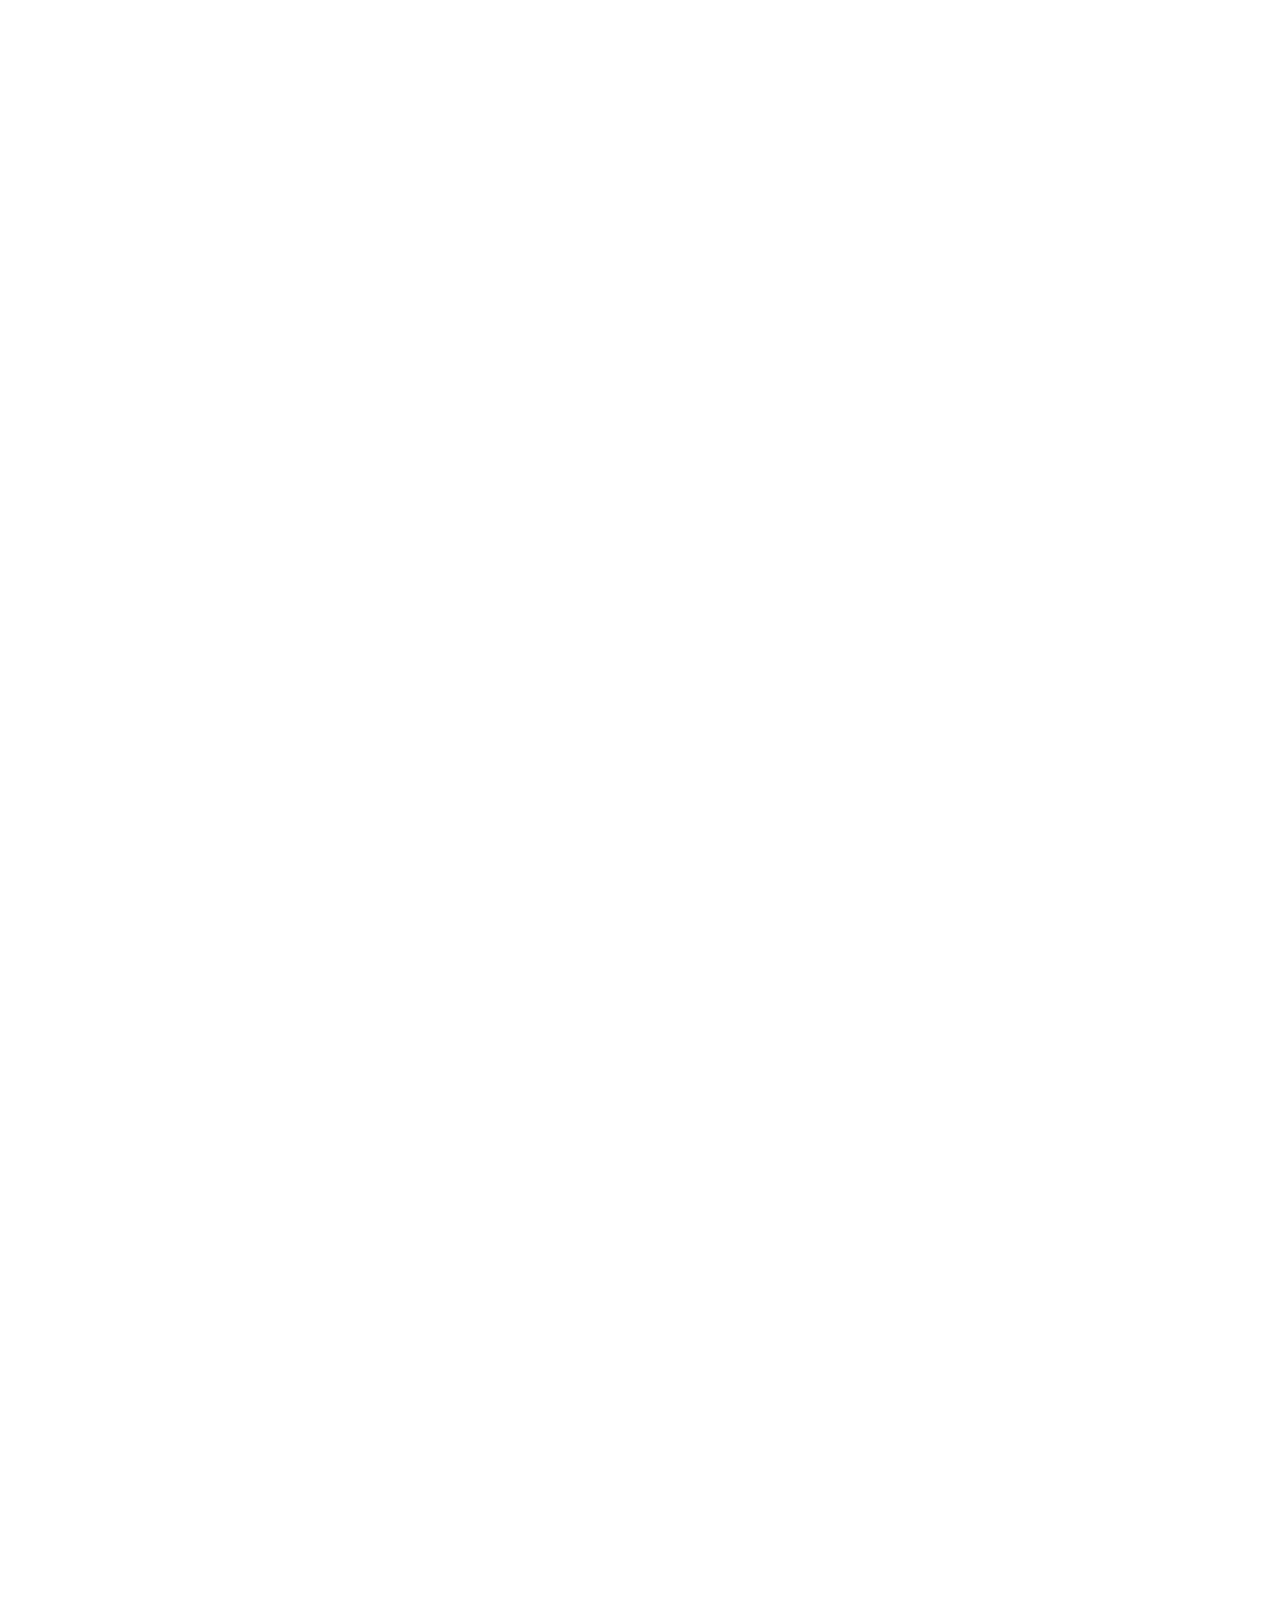
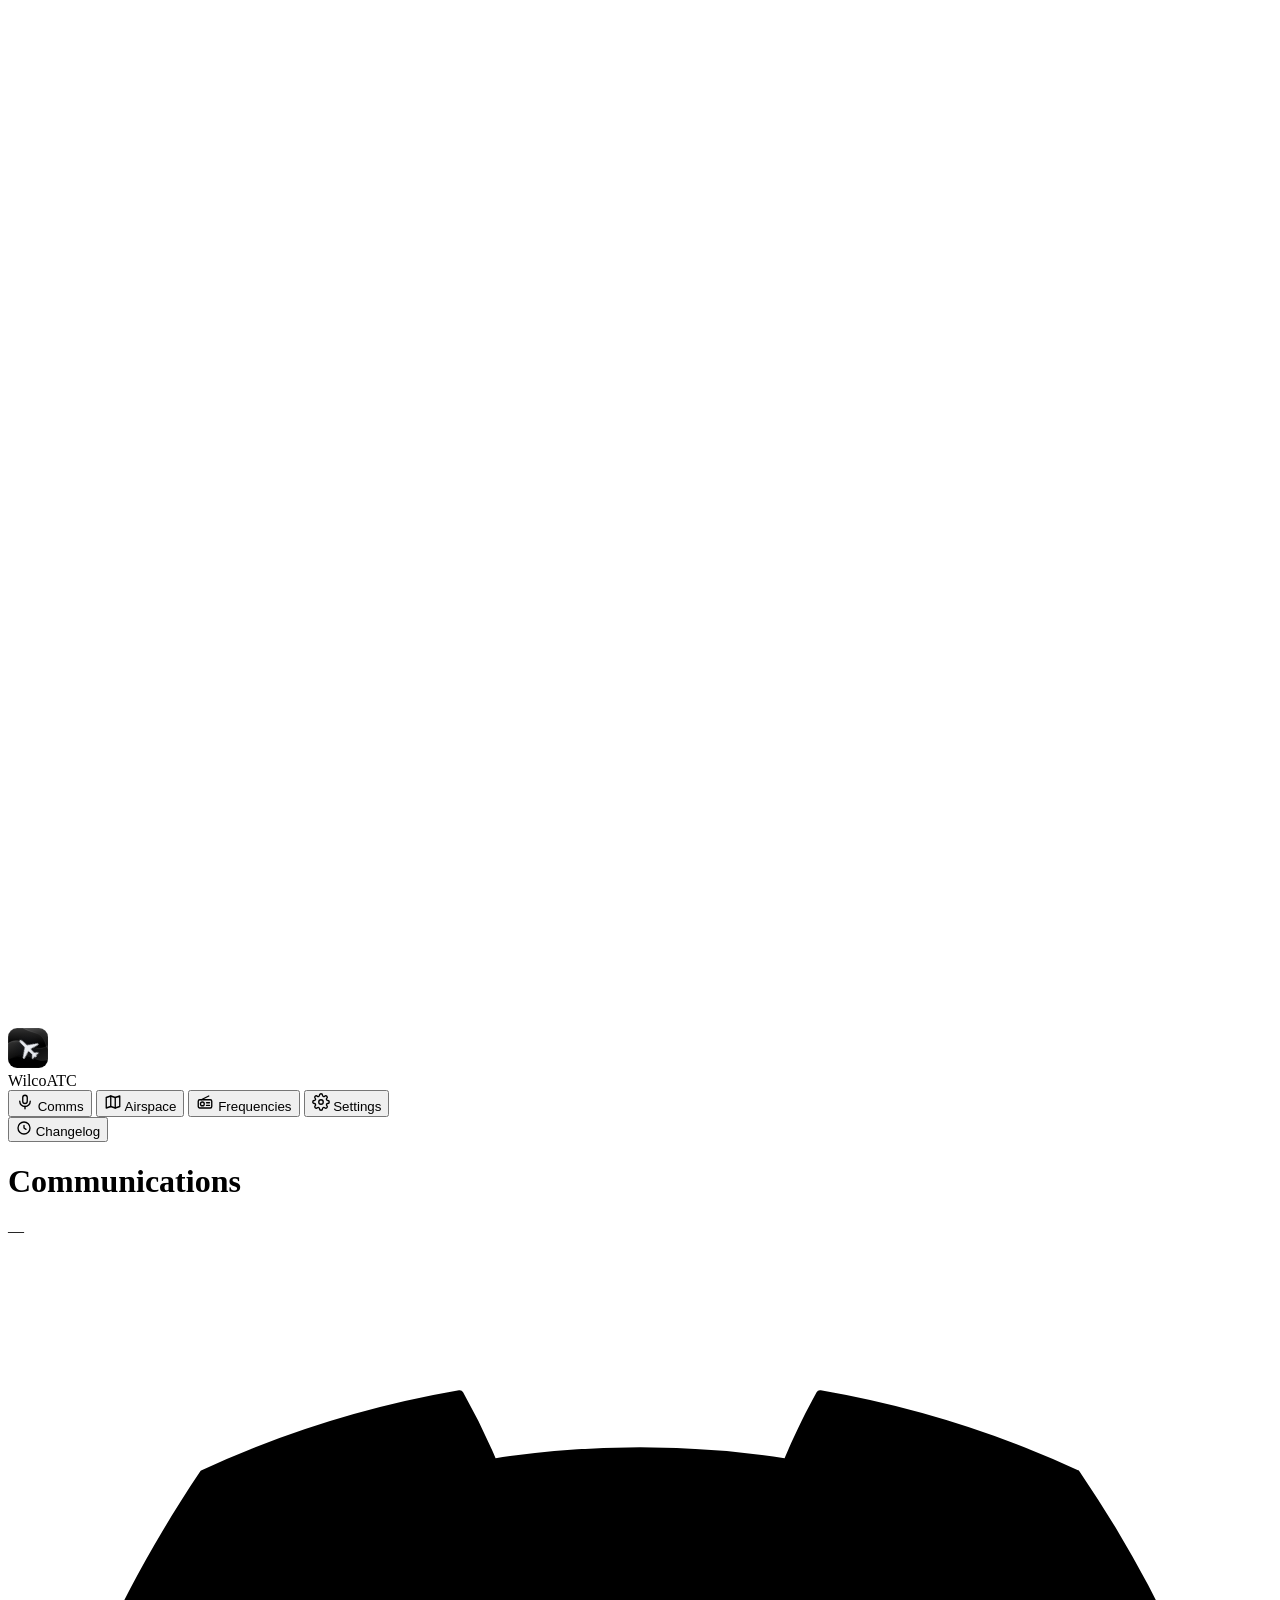
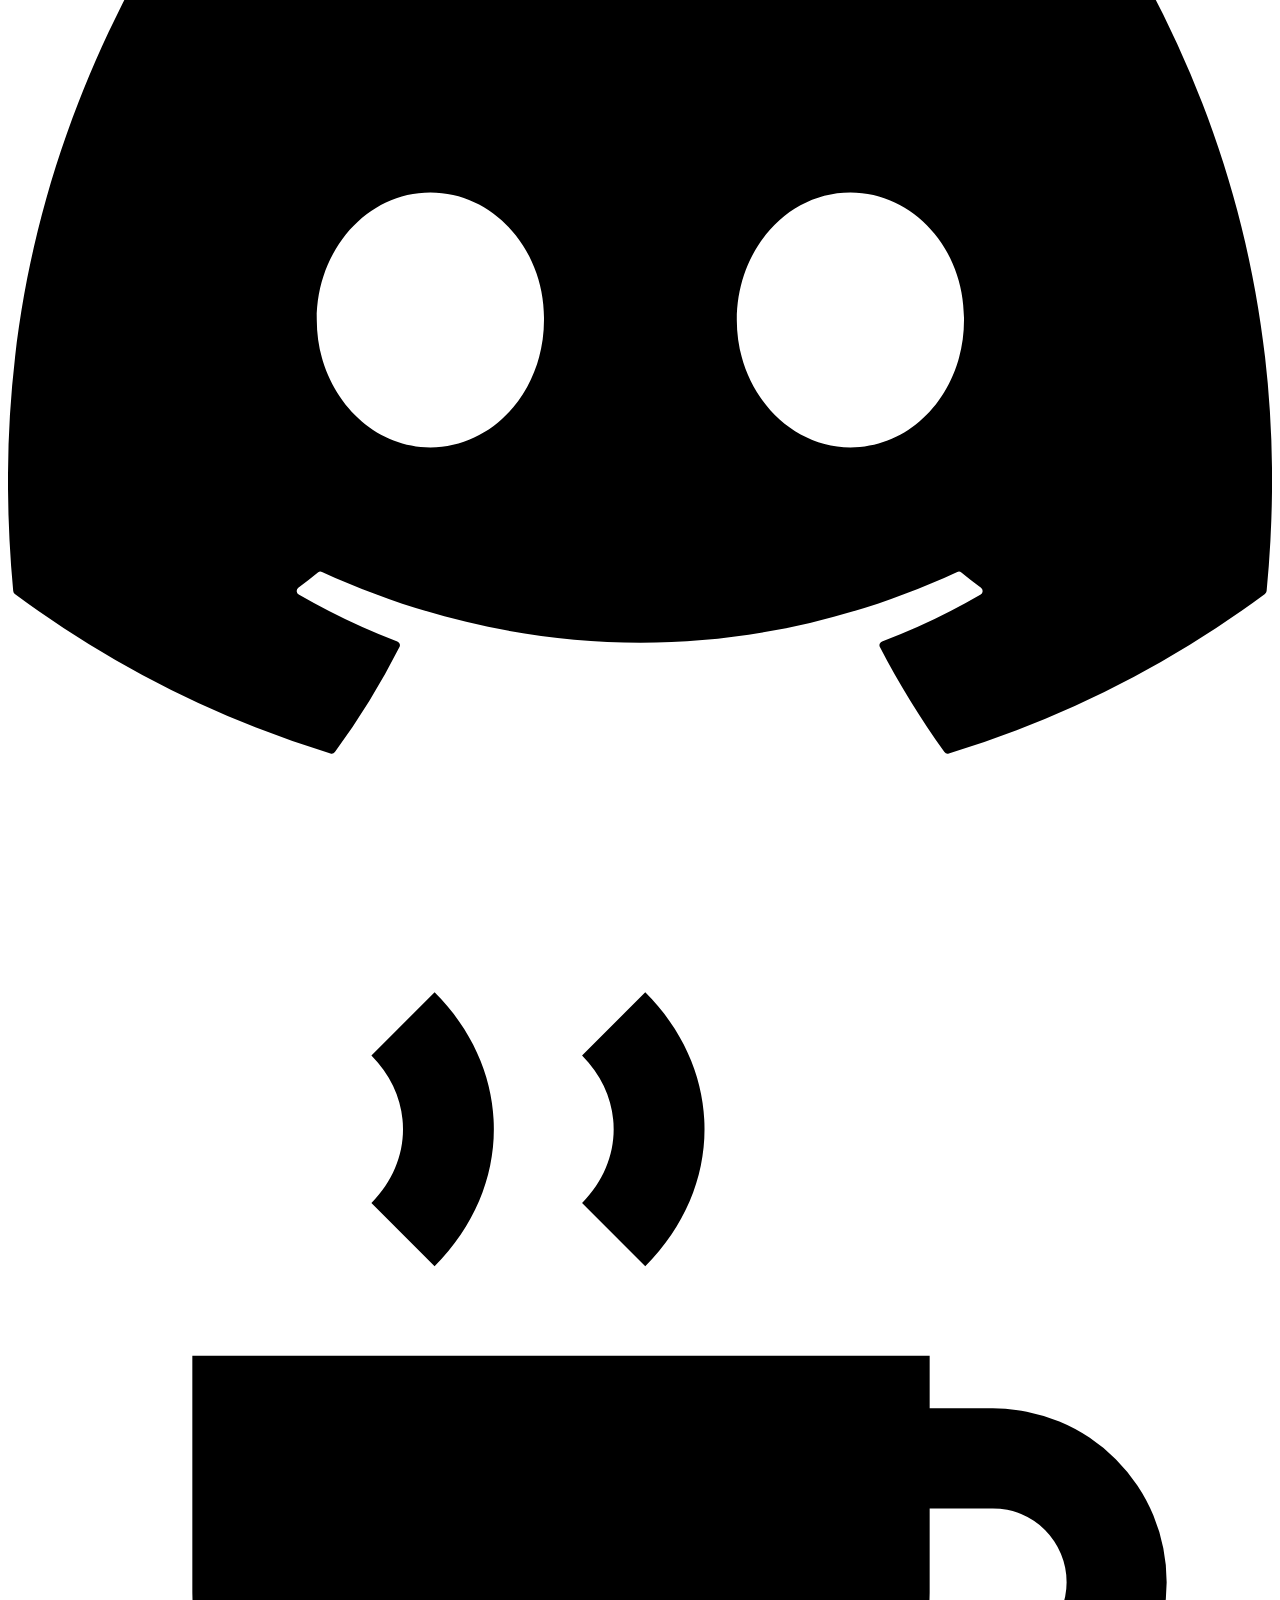
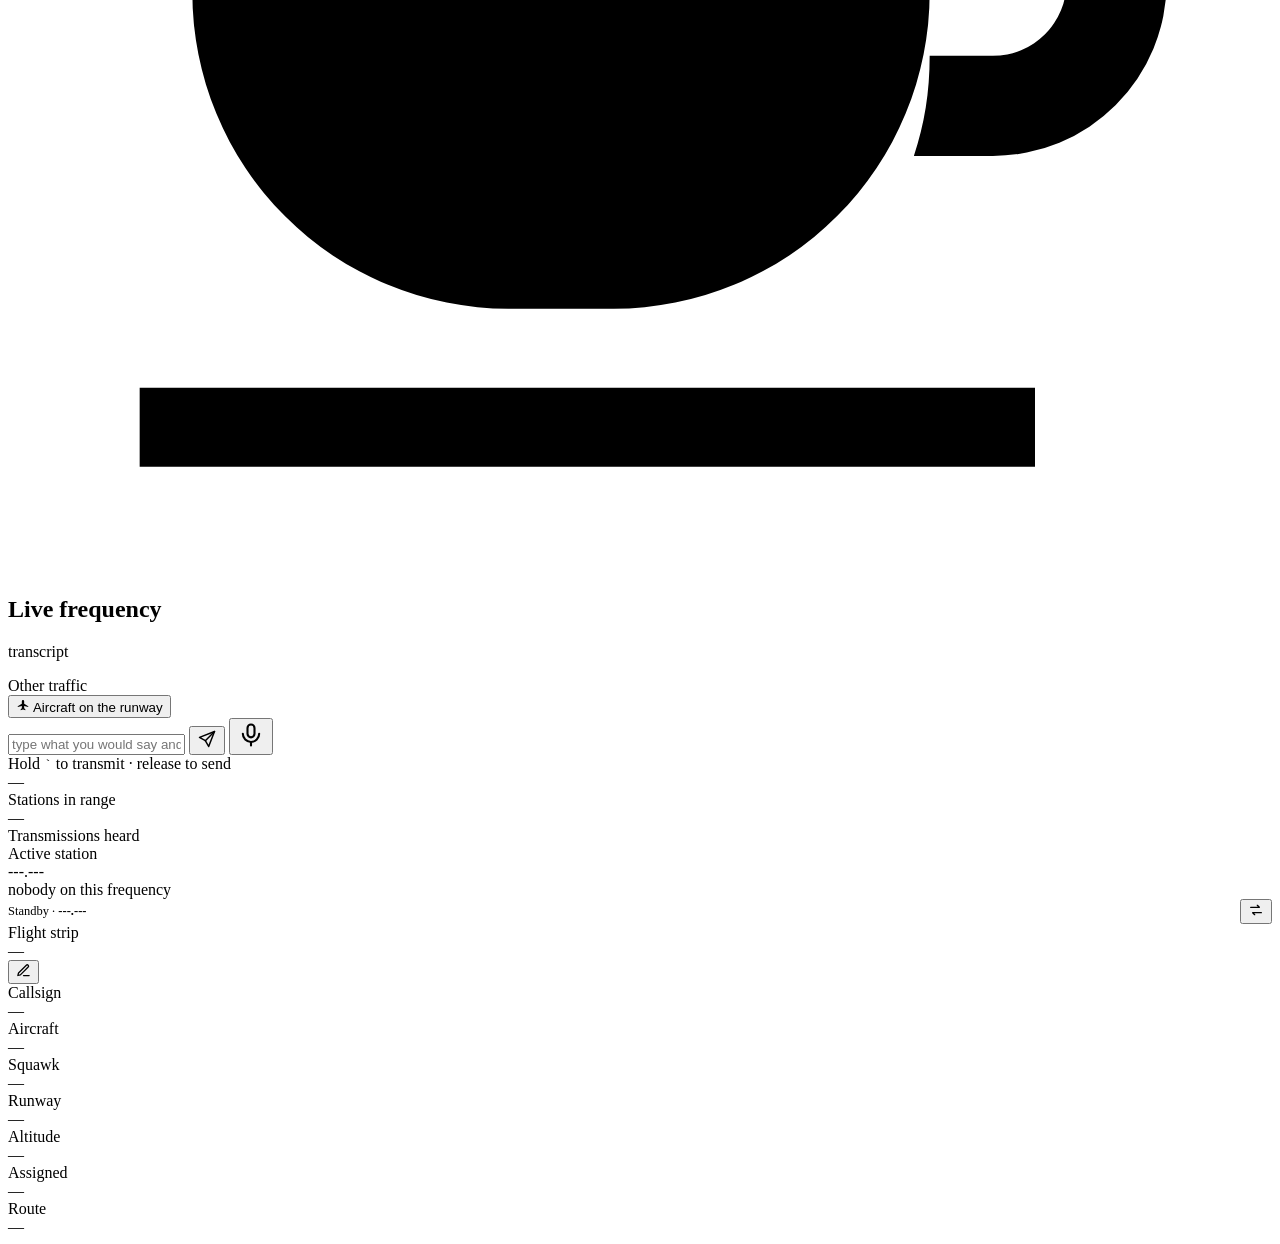
==== commit 3bd0e85d: "update v2.0.0" ====
--- a/wilcoatc/web/static/index.html
+++ b/wilcoatc/web/static/index.html
@@ -3,19 +3,24 @@
 <head>
 <meta charset="utf-8">
 <meta name="viewport" content="width=device-width, initial-scale=1, viewport-fit=cover">
-<meta name="theme-color" content="#0e0e10">
+<meta name="theme-color" content="#070a12">
 <title>WilcoATC</title>
 <link rel="icon" href="/logo.png">
 <link rel="stylesheet" href="/app.css">
+<!-- Before the body, so the first paint is already in the pilot's colours. -->
+<script src="/look.js"></script>
 </head>
 <body>
 
-<!-- The only decoration on the page. Everything else is information. -->
+<!-- The only decoration on the page: the room behind the glass. Its colours
+     come from the accent, or from the scene picked under Personalisation. -->
 <div class="ground-art" aria-hidden="true">
-  <svg width="520" height="170" viewBox="0 0 520 170" fill="none">
-    <path d="M20 150 C 150 60, 330 40, 500 24" stroke="#fff" stroke-opacity="0.22"
-          stroke-width="3" stroke-dasharray="2 11" stroke-linecap="round"></path>
-  </svg>
+  <div class="light" style="left:-8%;top:-10%;width:520px;height:520px;--c:var(--c4);--d:18s;--delay:0s"></div>
+  <div class="light" style="left:72%;top:-12%;width:480px;height:480px;--c:var(--c2);--d:22s;--delay:-6s"></div>
+  <div class="light" style="left:-10%;top:62%;width:560px;height:560px;--c:var(--c3);--d:26s;--delay:-12s"></div>
+  <div class="light" style="left:78%;top:68%;width:440px;height:440px;--c:var(--c4);--d:20s;--delay:-4s"></div>
+  <div class="light" style="left:42%;top:38%;width:620px;height:620px;--c:var(--c1);--d:30s;--delay:-9s"></div>
+  <div class="grid"></div>
 </div>
 
 <div class="app">
@@ -23,7 +28,8 @@
   <!-- ------------------------------------------------------- sidebar -- -->
   <nav class="sidebar" aria-label="Sections">
     <div class="brand">
-      <img class="mark" src="/logo.png" alt="" width="38" height="38">
+      <!-- Drawn here rather than loaded, so that it takes the accent. -->
+      <svg class="mark" viewBox="0 0 512 512" width="40" height="40" aria-hidden="true"><defs><clipPath id="lg-sq"><rect width="512" height="512" rx="116"/></clipPath><filter id="lg-hz" x="-60%" y="-60%" width="220%" height="220%"><feGaussianBlur stdDeviation="44"/></filter><filter id="lg-fr" x="-20%" y="-20%" width="140%" height="140%"><feGaussianBlur stdDeviation="6"/></filter><filter id="lg-sh" x="-30%" y="-30%" width="160%" height="160%"><feGaussianBlur in="SourceAlpha" stdDeviation="12"/><feOffset dy="12"/><feComponentTransfer><feFuncA type="linear" slope=".5"/></feComponentTransfer><feMerge><feMergeNode/><feMergeNode in="SourceGraphic"/></feMerge></filter><linearGradient id="lg-gf" x1="0" y1="0" x2="1" y2="1"><stop offset="0" stop-color="#fff" stop-opacity=".22"/><stop offset=".5" stop-color="#fff" stop-opacity=".05"/><stop offset="1" stop-color="#fff" stop-opacity=".14"/></linearGradient><linearGradient id="lg-ge" x1="0" y1="0" x2="1" y2="1"><stop offset="0" stop-color="#fff" stop-opacity=".55"/><stop offset=".5" stop-color="#fff" stop-opacity=".06"/><stop offset="1" stop-color="#fff" stop-opacity=".35"/></linearGradient><linearGradient id="lg-gl" x1="0" y1="0" x2="0" y2="1"><stop offset="0" stop-color="#fff" stop-opacity=".2"/><stop offset=".4" stop-color="#fff" stop-opacity="0"/></linearGradient><radialGradient id="lg-md" cx="50%" cy="50%" r="36%"><stop offset="0" stop-color="#14171f" stop-opacity=".5"/><stop offset="1" stop-color="#14171f" stop-opacity="0"/></radialGradient><linearGradient id="lg-rm" x1="0" y1="0" x2="1" y2="1"><stop offset="0" stop-color="#fff" stop-opacity=".5"/><stop offset=".5" stop-color="#fff" stop-opacity=".06"/><stop offset="1" stop-color="#fff" stop-opacity=".25"/></linearGradient></defs><g clip-path="url(#lg-sq)"><rect width="512" height="512" style="fill:oklch(from var(--accent) 0.22 0.03 h)"/><g filter="url(#lg-hz)" style="mix-blend-mode:screen"><ellipse cx="30" cy="50" rx="190" ry="160" style="fill:var(--c1)"/><ellipse cx="500" cy="100" rx="150" ry="180" style="fill:var(--c2)"/><ellipse cx="470" cy="480" rx="200" ry="160" style="fill:var(--c4)"/><ellipse cx="20" cy="470" rx="150" ry="130" style="fill:var(--c3)" opacity=".9"/><ellipse cx="320" cy="330" rx="100" ry="80" style="fill:var(--c4)" opacity=".35"/></g><g filter="url(#lg-fr)"><path d="M-40 230 C 60 130, 170 160, 260 210 S 430 300, 560 190 L 560 380 C 440 470, 330 380, 250 360 S 60 360, -40 430 Z" fill="url(#lg-gf)"/></g><path d="M-40 230 C 60 130, 170 160, 260 210 S 430 300, 560 190" fill="none" stroke="url(#lg-ge)" stroke-width="4"/><path d="M-40 430 C 60 360, 170 360, 250 360 S 440 470, 560 380" fill="none" stroke="url(#lg-ge)" stroke-width="1.5" opacity=".7"/><g filter="url(#lg-fr)"><path d="M150 -40 C 230 60, 380 40, 440 120 S 470 260, 560 300 L 560 -40 Z" fill="url(#lg-gf)" opacity=".8"/></g><path d="M150 -40 C 230 60, 380 40, 440 120 S 470 260, 560 300" fill="none" stroke="url(#lg-ge)" stroke-width="3.5"/><rect width="512" height="512" fill="url(#lg-md)"/><rect width="512" height="512" fill="url(#lg-gl)"/><g filter="url(#lg-sh)" transform="translate(256 262) rotate(-45) scale(.62) translate(-256 -256)"><path fill="#ECEFF4" d="M256 16 C270 16 282 40 284 80 L286 190 L470 320 L470 352 L286 300 L282 410 L340 455 L340 478 L280 462 L272 490 C266 500 246 500 240 490 L232 462 L172 478 L172 455 L230 410 L226 300 L42 352 L42 320 L226 190 L228 80 C230 40 242 16 256 16 Z"/></g></g><rect x="2" y="2" width="508" height="508" rx="114" fill="none" stroke="url(#lg-rm)" stroke-width="4"/></svg>
       <div class="name">WilcoATC</div>
     </div>
 
@@ -46,17 +52,12 @@
 
     <div class="spacer"></div>
 
-    <div class="link-state is-down" id="link-state">
-      <div class="dot"></div>
-      <span id="link-text" data-i18n="link.connecting">connecting…</span>
-    </div>
-
-    <button class="whoami" id="edit-flight" data-i18n-title="flight.edit_title" title="Set callsign, aircraft and route">
-      <div class="initials" id="initials">—</div>
-      <div style="min-width:0">
-        <div class="written" id="callsign">—</div>
-        <div class="spoken" id="callsign-spoken"></div>
-      </div>
+    <!-- What changed lately, as the design has it. The list itself is
+         changelog.json, read when the dialog opens. -->
+    <button class="changelog-button" id="open-changelog">
+      <svg width="16" height="16" viewBox="0 0 24 24" fill="none" stroke="currentColor" stroke-width="2" stroke-linecap="round" stroke-linejoin="round"><path d="M12 8v4l3 2"/><circle cx="12" cy="12" r="9"/></svg>
+      <span class="label-text" data-i18n="changelog.title">Changelog</span>
+      <span class="version mono" id="app-version"></span>
     </button>
   </nav>
 
@@ -66,10 +67,25 @@
     <header class="page-head">
       <div class="titles">
         <h1 id="page-title" data-i18n="comms.title">Communications</h1>
-        <p class="sub" id="page-sub" data-i18n="head.waiting">waiting for the simulator</p>
-      </div>
-      <div class="pill solid" id="mic-pill"><div class="dot"></div><span id="mic-text" data-i18n="mic.ready">Mic ready</span></div>
-      <div class="pill outline" id="tuned-pill">—</div>
+      </div>
+      <!-- Only while it has something to say: transmitting, receiving, or
+           the engine not answering. "Mic ready" all flight said nothing. -->
+      <div class="pill solid" id="mic-pill" hidden><div class="dot"></div><span id="mic-text" data-i18n="mic.ready">Mic ready</span></div>
+      <!-- The time a pilot reads off a clock in the cockpit: UTC. The tuned
+           frequency and who is on it are on the radio card already. Not on
+           the Settings screen, where it has nothing to do with anything. -->
+      <div class="pill outline mono" id="zulu-clock">—</div>
+      <!-- The community, and a way to support the project. External, so the desktop window
+           hands them to the browser (pywebview's
+           OPEN_EXTERNAL_LINKS_IN_BROWSER); a brand name is not translated. -->
+      <a class="pill icon-link" id="link-discord" href="https://discord.gg/HKBvtnWyHr"
+         target="_blank" rel="noopener" aria-label="Discord" title="Discord">
+        <svg viewBox="0 0 24 24" aria-hidden="true"><path d="M20.317 4.37a19.79 19.79 0 0 0-4.885-1.515.074.074 0 0 0-.079.037c-.21.375-.444.865-.608 1.25a18.27 18.27 0 0 0-5.487 0 12.64 12.64 0 0 0-.617-1.25.077.077 0 0 0-.079-.037A19.74 19.74 0 0 0 3.677 4.37a.07.07 0 0 0-.032.028C.533 9.046-.32 13.58.099 18.058a.082.082 0 0 0 .031.056 19.9 19.9 0 0 0 5.993 3.03.078.078 0 0 0 .084-.028 14.09 14.09 0 0 0 1.226-1.994.076.076 0 0 0-.041-.106 13.11 13.11 0 0 1-1.872-.892.077.077 0 0 1-.008-.128c.126-.094.252-.192.372-.291a.074.074 0 0 1 .078-.011c3.928 1.793 8.18 1.793 12.062 0a.074.074 0 0 1 .078.01c.12.099.246.198.373.292a.077.077 0 0 1-.006.127 12.3 12.3 0 0 1-1.873.892.077.077 0 0 0-.041.107c.36.698.772 1.362 1.225 1.993a.076.076 0 0 0 .084.028 19.84 19.84 0 0 0 6.002-3.03.077.077 0 0 0 .032-.054c.5-5.177-.838-9.674-3.549-13.66a.061.061 0 0 0-.031-.03zM8.02 15.33c-1.183 0-2.157-1.085-2.157-2.419 0-1.333.956-2.419 2.157-2.419 1.21 0 2.176 1.096 2.157 2.42 0 1.333-.956 2.418-2.157 2.418zm7.975 0c-1.183 0-2.157-1.085-2.157-2.419 0-1.333.955-2.419 2.157-2.419 1.21 0 2.176 1.096 2.157 2.42 0 1.333-.946 2.418-2.157 2.418z"/></svg>
+      </a>
+      <a class="pill icon-link" id="link-coffee" href="https://buymeacoffee.com/tnt0532"
+         target="_blank" rel="noopener" aria-label="Buy Me a Coffee" title="Buy Me a Coffee">
+        <svg viewBox="0 0 24 24" aria-hidden="true"><path d="M8.1 1.6 6.9 2.8c.8.8.8 2 0 2.8l1.2 1.2c1.5-1.5 1.5-3.7 0-5.2zm4 0-1.2 1.2c.8.8.8 2 0 2.8l1.2 1.2c1.5-1.5 1.5-3.7 0-5.2zM3.5 8.5h14v4.5a6 6 0 0 1-6 6h-2a6 6 0 0 1-6-6V8.5zm14 1h1.2a3.3 3.3 0 0 1 0 6.6h-1.5c.2-.6.3-1.2.3-1.9h1.2a1.4 1.4 0 0 0 0-2.8h-1.2V9.5zM2.5 20.5h17V22h-17v-1.5z"/></svg>
+      </a>
     </header>
 
     <!-- The one thing that stops the radio working and that the pilot can
@@ -111,6 +127,16 @@
               <svg width="14" height="14" viewBox="0 0 24 24" fill="currentColor" aria-hidden="true"><path d="M21 15.5v-1.4L14 10V5.4a2 2 0 0 0-4 0V10l-7 4.1v1.4l7-2v4.2l-2 1.5V21l4-1.2L16 21v-1.8l-2-1.5v-4.2l7 2z"/></svg>
               <span data-i18n="comms.spawn_runway">Aircraft on the runway</span>
             </button>
+            <button class="bay-action" id="debug-board" hidden
+                    data-i18n-title="comms.debug_board_why"
+                    title="Testing: the parked aircraft nearest you starts boarding now">
+              <span data-i18n="comms.debug_board">Board nearest now</span>
+            </button>
+            <button class="bay-action" id="debug-arrival" hidden
+                    data-i18n-title="comms.debug_arrival_why"
+                    title="Testing: an arrival on short final to the free stand nearest you">
+              <span data-i18n="comms.debug_arrival">Arrival to nearest stand</span>
+            </button>
           </div>
           <div class="bay-strips" id="traffic-rows"></div>
         </div>
@@ -143,7 +169,7 @@
           </div>
         </div>
 
-        <div class="card tight">
+        <div class="card tight station">
           <div class="card-head">
             <div class="label" data-i18n="comms.active_station">Active station</div>
             <div class="bars" id="signal" style="margin-left:auto"><i></i><i></i><i></i><i></i></div>
@@ -166,6 +192,10 @@
           <div class="card-head">
             <div class="label" data-i18n="strip.title">Flight strip</div>
             <div class="badge" id="phase-badge" style="margin-left:auto">—</div>
+            <!-- The flight editor: callsign, aircraft and route. -->
+            <button class="icon-button small" id="edit-flight" data-i18n-title="flight.edit_title" title="Set callsign, aircraft and route">
+              <svg width="15" height="15" viewBox="0 0 24 24" fill="none" stroke="currentColor" stroke-width="2" stroke-linecap="round" stroke-linejoin="round"><path d="M12 20h9"/><path d="M16.5 3.5a2.1 2.1 0 0 1 3 3L7 19l-4 1 1-4z"/></svg>
+            </button>
           </div>
           <div class="strip">
             <div class="field"><div class="k" data-i18n="strip.callsign">Callsign</div><div class="v" id="strip-callsign">—</div></div>
@@ -178,21 +208,6 @@
           </div>
         </div>
 
-        <div class="art" aria-hidden="true">
-          <svg viewBox="0 0 280 150" fill="none" stroke="currentColor" stroke-width="3" stroke-linecap="round" stroke-linejoin="round">
-            <circle cx="238" cy="36" r="18" stroke-dasharray="4 8"/>
-            <path d="M30 34c-6 0-10-4-10-9s5-9 11-8c2-7 13-7 15 0 6-1 11 3 11 8s-4 9-10 9z"/>
-            <path d="M196 126c-5 0-8-3-8-7s4-8 9-7c2-6 11-6 13 0 5-1 9 3 9 7s-3 7-8 7z"/>
-            <path d="M58 72 46 40c-2-5 4-9 8-5l28 26"/>
-            <path d="M46 85c0-10 22-17 56-17h110c24 0 42 8 46 17-4 9-22 16-46 16H102c-34 0-56-6-56-16z"/>
-            <path d="M240 74c8 3 15 8 18 11"/>
-            <circle cx="104" cy="82" r="4"/><circle cx="124" cy="82" r="4"/>
-            <circle cx="144" cy="82" r="4"/><circle cx="164" cy="82" r="4"/>
-            <circle cx="184" cy="82" r="4"/>
-            <path d="M136 100 100 132c-4.5 4.5 0 12 6.5 9.5L172 118"/>
-            <path d="M14 80h18M8 92h24"/>
-          </svg>
-        </div>
       </div>
     </section>
 
@@ -244,7 +259,7 @@
       </div>
 
       <div class="col-side">
-        <div class="card tight">
+        <div class="card tight" data-section="weather" data-icon="cloud">
           <div class="card-head">
             <div class="label" id="metar-label" data-i18n="wx.title">Weather</div>
             <div class="note" id="metar-time"></div>
@@ -261,6 +276,7 @@
           <div class="card-head">
             <h2 data-i18n="map.traffic">Traffic</h2>
             <div class="note" id="airspace-traffic-count">—</div>
+            <div class="note" id="airspace-live"></div>
           </div>
           <div class="rows scroll" id="airspace-traffic"></div>
         </div>
@@ -295,7 +311,7 @@
       </div>
 
       <div class="col-side">
-        <div class="card tight">
+        <div class="card tight station">
           <div class="label" data-i18n="freq.active">Active</div>
           <div class="freq-big">
             <div class="mhz" id="fq-active-mhz">---.---</div>
@@ -322,37 +338,19 @@
           <div class="chips" id="atis-chips"></div>
         </div>
 
-        <div class="art dark" aria-hidden="true">
-          <svg viewBox="0 0 230 235" fill="none" stroke="currentColor" stroke-width="3" stroke-linecap="round" stroke-linejoin="round">
-            <path d="M139 46c9-9 9-23 0-32"/>
-            <path d="M153 56c15-15 15-37 0-52" opacity="0.5"/>
-            <path d="M91 46c-9-9-9-23 0-32"/>
-            <path d="M77 56c-15-15-15-37 0-52" opacity="0.5"/>
-            <circle cx="115" cy="30" r="8"/>
-            <path d="M115 38v19"/>
-            <path d="M70 78h90l-11-21H81z"/>
-            <path d="M63 110h104l-9-32H72z"/>
-            <path d="M94 80l-7 28M136 80l7 28" opacity="0.5"/>
-            <path d="M91 123h48l9 90H82z"/>
-            <rect x="108" y="168" width="14" height="45" rx="7"/>
-            <path d="M14 226h202" stroke-dasharray="1 10" stroke-width="4"/>
-          </svg>
-        </div>
       </div>
     </section>
 
     <!-- ============================================ settings ========== -->
     <section class="screen" id="screen-settings" hidden>
+      <!-- One section at a time, with the list of them beside it. The list is
+           built by app.js from the cards themselves (data-section, data-icon,
+           and each card's own heading), so a card added here is in it. -->
+      <div class="settings-layout">
+      <nav class="settings-nav" id="settings-nav" data-i18n-aria="set.sections"
+           aria-label="Settings sections"></nav>
       <div class="settings-grid">
-        <!-- The three cards that hold one control each. Banded together and
-             given a row of their own: a row is as tall as the tallest card in
-             it and every other card in it is stretched to match, which is what
-             makes this screen read as bands rather than as a ragged pile, and
-             which turned these three into mostly-empty white boxes when the
-             audio card was beside them. Same tracks and the same gap as the
-             grid outside, so the columns of the two line up. -->
-        <div class="band">
-          <div class="card">
+          <div class="card" data-section="interface" data-icon="gear">
             <div class="card-head"><h2 data-i18n="set.interface">Interface</h2></div>
             <div class="field-block">
               <div class="label" data-i18n="set.ui_language">Interface language</div>
@@ -369,10 +367,108 @@
               </div>
               <button class="switch" id="set-landing-report" role="switch" aria-pressed="true"></button>
             </div>
+            <div class="setting">
+              <div class="text">
+                <div class="name" data-i18n="set.tour">Guided tour</div>
+                <div class="why" data-i18n="set.tour_why">The short walk round this window that opens on the first launch</div>
+              </div>
+              <button class="phrase" id="start-tour" data-i18n="set.tour_button">Show it again</button>
+            </div>
+            <div class="setting">
+              <div class="text">
+                <div class="name" data-i18n="ob.again">First-run setup</div>
+                <div class="why" data-i18n="ob.again_why">The downloads, the microphone, the push-to-talk key and SimBrief, one screen each</div>
+              </div>
+              <button class="phrase" id="start-onboarding" data-i18n="ob.again_button">Open it</button>
+            </div>
+            <div class="setting">
+              <div class="text">
+                <div class="name" data-i18n="update.check">Check for updates at startup</div>
+                <div class="why" data-i18n="update.check_why">Asks GitHub whether a newer version is out. Nothing is downloaded until you say yes</div>
+                <div class="why" id="update-status"></div>
+              </div>
+              <button class="phrase" id="update-check-now" data-i18n="update.check_now">Check now</button>
+              <button class="switch" id="set-check-updates" role="switch" aria-pressed="true"></button>
+            </div>
             <div class="saved" id="saved-interface"></div>
           </div>
 
-          <div class="card">
+          <!-- How the window looks. Saved to config.yaml like everything else
+               here; look.js paints it and remembers the last one so the next
+               window opens in it. -->
+          <div class="card" data-section="look" data-icon="palette">
+            <div class="card-head"><h2 data-i18n="set.look">Personalisation</h2></div>
+            <div class="why" data-i18n="set.look_why">Colours, background and glass. Everything changes as you pick it, the icon included.</div>
+            <div class="setting wide">
+              <div class="text">
+                <div class="name" data-i18n="set.look_theme">Theme</div>
+                <div class="why" data-i18n="set.look_theme_why">Dark for night flights, light for the day</div>
+              </div>
+              <div class="looks" id="look-themes">
+                <button class="look" data-theme="dark"><span class="preview" style="background:linear-gradient(135deg,#1a2030,#070a12)"></span><span data-i18n="set.look_dark">Dark</span></button>
+                <button class="look" data-theme="light"><span class="preview" style="background:linear-gradient(135deg,#ffffff,#dfe4ee)"></span><span data-i18n="set.look_light">Light</span></button>
+              </div>
+            </div>
+            <div class="setting wide">
+              <div class="text">
+                <div class="name" data-i18n="set.look_accent">Accent colour</div>
+                <div class="why" data-i18n="set.look_accent_why">Buttons, highlights, the lights behind the glass and the icon all follow it</div>
+              </div>
+              <div class="swatches" id="look-swatches">
+                <label class="swatch custom" data-i18n-title="set.look_custom" title="Custom colour">+<input type="color" id="look-custom"></label>
+              </div>
+            </div>
+            <div class="setting wide">
+              <div class="text">
+                <div class="name" data-i18n="set.look_scene">Background</div>
+                <div class="why" data-i18n="set.look_scene_why">The colour of the room behind the panels</div>
+              </div>
+              <div class="looks" id="look-scenes">
+                <button class="look" data-scene="accent"><span class="preview"></span><span data-i18n="set.look_scene_accent">Accent</span></button>
+                <button class="look" data-scene="dusk"><span class="preview"></span><span data-i18n="set.look_scene_dusk">Dusk</span></button>
+                <button class="look" data-scene="night"><span class="preview"></span><span data-i18n="set.look_scene_night">Night</span></button>
+                <button class="look" data-scene="aurora"><span class="preview"></span><span data-i18n="set.look_scene_aurora">Aurora</span></button>
+              </div>
+            </div>
+            <div class="setting">
+              <div class="text">
+                <div class="name" data-i18n="set.look_lights">Moving lights</div>
+                <div class="why" data-i18n="set.look_lights_why">The coloured glows drifting in the corners</div>
+              </div>
+              <button class="switch" id="look-lights" role="switch" aria-pressed="true"></button>
+            </div>
+            <div class="setting">
+              <div class="text">
+                <div class="name" data-i18n="set.look_grid">Background grid</div>
+                <div class="why" data-i18n="set.look_grid_why">The faint square grid behind everything</div>
+              </div>
+              <button class="switch" id="look-grid" role="switch" aria-pressed="true"></button>
+            </div>
+            <div class="setting">
+              <div class="text">
+                <div class="name" data-i18n="set.look_gradient">Accent gradient</div>
+                <div class="why" data-i18n="set.look_gradient_why">Buttons and highlights shade from one tint of the accent to another, instead of one flat colour</div>
+              </div>
+              <button class="switch" id="look-gradient" role="switch" aria-pressed="true"></button>
+            </div>
+            <div class="setting">
+              <div class="text">
+                <div class="name" data-i18n="set.look_blur">Glass blur</div>
+                <div class="why mono" id="look-blur-value">24 px</div>
+              </div>
+              <input type="range" id="look-blur" min="0" max="48" step="2" value="24">
+            </div>
+            <div class="setting">
+              <div class="text">
+                <div class="name" data-i18n="set.look_reset">Reset</div>
+                <div class="why" data-i18n="set.look_reset_why">Back to slate, the accent background and a 24 px blur</div>
+              </div>
+              <button class="phrase" id="look-reset" data-i18n="set.look_reset_button">Reset look</button>
+            </div>
+            <div class="saved" id="saved-look"></div>
+          </div>
+
+          <div class="card" data-section="simbrief" data-icon="plan">
             <div class="card-head"><h2 data-i18n="set.simbrief">SimBrief</h2></div>
             <div class="field-block">
               <div class="label" data-i18n="set.simbrief_user">Username or pilot ID</div>
@@ -404,9 +500,8 @@
             </div>
             <div class="saved" id="saved-weather"></div>
           </div>
-        </div>
-
-        <div class="card">
+
+        <div class="card" data-section="audio" data-icon="speaker">
           <div class="card-head"><h2 data-i18n="set.audio">Audio</h2></div>
           <div class="field-block">
             <div class="label" data-i18n="set.microphone">Microphone</div>
@@ -438,7 +533,7 @@
              measured and is not adjustable from a web page; what is offered
              here is how much of the person holding the transmit bar comes
              with it. -->
-        <div class="card operator">
+        <div class="card operator" data-section="operator" data-icon="person">
           <div class="card-head">
             <h2 data-i18n="set.operator">The person on the radio</h2>
             <button class="switch" id="set-operator" role="switch" aria-pressed="true"></button>
@@ -472,7 +567,7 @@
           <div class="saved" id="saved-operator"></div>
         </div>
 
-        <div class="card">
+        <div class="card" data-section="ptt" data-icon="mic">
           <div class="card-head"><h2 data-i18n="set.ptt">Push to talk</h2></div>
           <div class="chips" id="ptt-modes">
             <button class="chip" data-mode="keyboard" data-i18n="set.keyboard">Keyboard</button>
@@ -504,11 +599,21 @@
               a yoke calls its buttons.
             </div>
             <div class="why" id="joystick-known" hidden></div>
+            <div style="display:flex;gap:8px;align-items:center;margin-top:10px">
+              <button class="tune" id="controller-report"
+                      data-i18n="set.controller_report">Export controller report</button>
+            </div>
+            <div class="why" data-i18n="set.controller_report_why">
+              If your controller is missing or a button does nothing, this
+              writes one file to attach to your report: what Windows and this
+              program see, and the buttons you press in the next 10 seconds.
+            </div>
+            <div class="why" id="controller-report-status" hidden></div>
           </div>
           <div class="saved" id="saved-ptt"></div>
         </div>
 
-        <div class="card">
+        <div class="card" data-section="frequency" data-icon="radio">
           <div class="card-head"><h2 data-i18n="set.on_frequency">On frequency</h2></div>
           <div class="field-block">
             <div class="label" data-i18n="set.spoken_language">Language</div>
@@ -541,10 +646,17 @@
             </div>
             <button class="switch" id="set-handoff" role="switch" aria-pressed="true"></button>
           </div>
+          <div class="setting">
+            <div class="text">
+              <div class="name" data-i18n="set.radio_power">The radio needs power</div>
+              <div class="why" data-i18n="set.radio_power_why">Cold and dark, nothing is heard and nothing goes out until the battery and the avionics are on. Turn it off for an add-on whose own electrics the simulator does not see</div>
+            </div>
+            <button class="switch" id="set-radio-power" role="switch" aria-pressed="true"></button>
+          </div>
           <div class="saved" id="saved-atc"></div>
         </div>
 
-        <div class="card">
+        <div class="card" data-section="ground" data-icon="truck">
           <div class="card-head"><h2 data-i18n="set.ground">Ground handling</h2></div>
           <div class="setting">
             <div class="text">
@@ -571,7 +683,7 @@
           <div class="saved" id="saved-gsx"></div>
         </div>
 
-        <div class="card">
+        <div class="card" data-section="traffic" data-icon="plane">
           <div class="card-head"><h2 data-i18n="set.traffic">Other traffic</h2></div>
           <div class="setting">
             <div class="text">
@@ -579,6 +691,13 @@
               <div class="why" data-i18n="set.traffic_why">Airlines that belong at this field, each crew in its own language</div>
             </div>
             <button class="switch" id="set-traffic" role="switch" aria-pressed="true"></button>
+          </div>
+          <div class="setting">
+            <div class="text">
+              <div class="name" data-i18n="set.traffic_gsx">GSX vehicles for the traffic</div>
+              <div class="why" data-i18n="set.traffic_gsx_why">With GSX Pro installed, its stairs, loaders, caterers and tugs serve the other aircraft. Off: the simulator's own vehicles</div>
+            </div>
+            <button class="switch" id="set-traffic-gsx" role="switch" aria-pressed="true"></button>
           </div>
           <div class="field-block">
             <div class="label" data-i18n="set.how_busy">How busy</div>
@@ -596,10 +715,34 @@
             </div>
             <div class="why" data-i18n="set.traffic_callsigns_why">Airline callsigns are what a large field really carries; registrations are easier to follow, because you hear the letters rather than a name you have to know.</div>
           </div>
+          <!-- Who flies the traffic (traffic.source): the pilot's choice,
+               never detected. Takes effect at the next session. -->
+          <div class="field-block">
+            <div class="label" data-i18n="set.traffic_source">Who flies the traffic</div>
+            <div class="chips" id="source-chips">
+              <button class="chip" data-source="wilcoatc">WilcoATC</button>
+              <button class="chip" data-source="fsltl">FSLTL</button>
+            </div>
+            <div class="why" data-i18n="set.source_wilcoatc_why">WilcoATC: the real flights from the live feed when it is on, invented ones in the gaps. Turn FSLTL's own injector off.</div>
+            <div class="why" data-i18n="set.source_fsltl_why">FSLTL: its aircraft are the traffic and the controllers work them; no live feed.</div>
+            <div class="why" data-i18n="set.source_next">Takes effect at the next session.</div>
+          </div>
+          <div class="setting">
+            <div class="text">
+              <div class="name" data-i18n="set.traffic_live">Live traffic (adsb.lol, adsb.fi)</div>
+              <div class="why" data-i18n="set.traffic_live_why">The real aircraft around you, shown 30 s behind the real ones. Only your position and a radius are sent.</div>
+            </div>
+            <button class="switch" id="set-traffic-live" role="switch" aria-pressed="false"></button>
+          </div>
+          <div class="readout" id="live-readout"></div>
+          <div class="why"><span data-i18n="set.live_credit">Live positions courtesy of</span>
+            <a href="https://adsb.fi" target="_blank" rel="noopener">adsb.fi</a> ·
+            <a href="https://adsb.lol" target="_blank" rel="noopener">adsb.lol</a> ·
+            <a href="https://www.adsbdb.com" target="_blank" rel="noopener">adsbdb.com</a></div>
           <div class="saved" id="saved-traffic"></div>
         </div>
 
-        <div class="card">
+        <div class="card" data-section="simulator" data-icon="screen">
           <div class="card-head"><h2 data-i18n="set.simulator">Simulator</h2></div>
           <div class="setting">
             <div class="text">
@@ -622,7 +765,7 @@
         <!-- What had to be downloaded, and whether it all works. Both of
              these existed only as terminal commands, which is no use to a
              pilot who installed this by double-clicking it. -->
-        <div class="card">
+        <div class="card" data-section="components" data-icon="box">
           <div class="card-head"><h2 data-i18n="set.components">Components</h2></div>
           <div class="why" data-i18n="set.components_why">
             The voices, the nav database and the speech recogniser are too big
@@ -637,72 +780,89 @@
             <button class="phrase primary" id="setup-open" data-i18n="set.get_components">Download what is missing</button>
             <button class="phrase" id="doctor-open" data-i18n="set.diagnostics">Diagnostics</button>
           </div>
+          <!-- The cloned voices' model, as two profiles: drawn by
+               paintPerf() in app.js, only where the build can clone. -->
+          <div class="perf-block" id="set-perf" hidden></div>
           <div class="saved" id="saved-components"></div>
         </div>
 
-        <!-- The rest of the aeroplane. One switch decides whether any of it
-             happens; under it, four groups rather than one long list. Last
-             on the screen and the full width of the grid, so the four sit
-             side by side. As a single column this card was several screens
-             tall, which meant the cards beside it were a handful of settings
-             at the top of a column of white, and meant nobody scrolled far
+        <!-- The rest of the aeroplane, as two sections: the other seat, and
+             the cabin behind it. One switch (immersion.enabled) decides
+             whether any of it happens, and it also gates the controller's
+             realism behaviours, so it is not split in two: it is the same
+             switch at the head of both cards, and both go dim when it is
+             off. The cabin card keeps its groups side by side; as a single
+             column it was several screens tall and nobody scrolled far
              enough to find the captain's name. -->
-        <div class="card immersion">
+        <div class="card immersion" data-section="copilot" data-icon="headset">
           <div class="card-head">
-            <h2 data-i18n="set.immersion">Immersion</h2>
-            <button class="switch" id="set-immersion" role="switch" aria-pressed="false"></button>
-          </div>
-          <div class="why" data-i18n="set.immersion_why">
-            The rest of the aeroplane. A first officer in the other seat and a
-            cabin crew behind you, following the flight the same way the
-            controller does. None of it goes out on the radio, and none of it
-            changes what ATC says.
+            <h2 data-i18n="set.first_officer">First officer</h2>
+            <span class="head-switch" data-i18n-title="set.immersion_why" title="The rest of the aeroplane. A first officer in the other seat and a cabin crew behind you, following the flight the same way the controller does. None of it goes out on the radio, and none of it changes what ATC says."><span data-i18n="set.immersion">Immersion</span>
+              <button class="switch" id="set-immersion-fo" role="switch" aria-pressed="false"></button></span>
+          </div>
+          <div class="why" data-i18n="set.fo_card_why">
+            The pilot in the other seat: callouts, checklists and the numbers
+            read back on the interphone. Nothing they say goes out on the radio.
+            The Immersion switch also turns the cabin crew on and off.
+          </div>
+          <div class="setting">
+            <div class="text">
+              <div class="name" data-i18n="set.copilot">Somebody in the other seat</div>
+              <div class="why" data-i18n="set.copilot_why">Callouts, checklists and the numbers read back to you</div>
+            </div>
+            <button class="switch" id="set-copilot" role="switch" aria-pressed="true"></button>
+          </div>
+          <div class="field-block">
+            <div class="label" data-i18n="set.copilot_voice">Their voice</div>
+            <div class="voice-row">
+              <select id="set-copilot-voice"></select>
+              <button class="phrase" id="fo-listen" data-i18n="ob.fo_listen">Listen</button>
+            </div>
+          </div>
+          <div class="setting">
+            <div class="text">
+              <div class="name" data-i18n="set.callouts">Standard callouts</div>
+              <div class="why" data-i18n="set.callouts_why">Eighty knots, V one, rotate, positive rate, and the calls on the way down</div>
+            </div>
+            <button class="switch" id="set-callouts" role="switch" aria-pressed="true"></button>
+          </div>
+          <div class="setting">
+            <div class="text">
+              <div class="name" data-i18n="set.confirmations">Confirms clearances</div>
+              <div class="why" data-i18n="set.confirmations_why">Says the numbers back to you on the interphone, so two of you heard them</div>
+            </div>
+            <button class="switch" id="set-confirmations" role="switch" aria-pressed="true"></button>
+          </div>
+          <div class="setting">
+            <div class="text">
+              <div class="name" data-i18n="set.checklists">Checklists</div>
+              <div class="why" data-i18n="set.checklists_why">Called and answered at the points a flight actually runs them</div>
+            </div>
+            <button class="switch" id="set-checklists" role="switch" aria-pressed="true"></button>
+          </div>
+          <div class="setting">
+            <div class="text">
+              <div class="name" data-i18n="set.readbacks">Works the radio for you</div>
+              <div class="why" data-i18n="set.readbacks_why">Reads a clearance back if you have not, after a few seconds. Off unless you want it: the point of the radio is usually to work it yourself.</div>
+            </div>
+            <button class="switch" id="set-readbacks" role="switch" aria-pressed="false"></button>
+          </div>
+          <div class="saved" id="saved-copilot"></div>
+        </div>
+
+        <div class="card immersion" data-section="crew" data-icon="cabin">
+          <div class="card-head">
+            <h2 data-i18n="set.cabin_crew">Cabin crew</h2>
+            <span class="head-switch" data-i18n-title="set.immersion_why" title="The rest of the aeroplane. A first officer in the other seat and a cabin crew behind you, following the flight the same way the controller does. None of it goes out on the radio, and none of it changes what ATC says."><span data-i18n="set.immersion">Immersion</span>
+              <button class="switch" id="set-immersion" role="switch" aria-pressed="false"></button></span>
+          </div>
+          <div class="why" data-i18n="set.crew_card_why">
+            A purser and a cabin behind you, on the address system. None of it
+            changes what ATC says. The Immersion switch also turns the first
+            officer on and off.
           </div>
 
           <div class="crew-groups">
-
-            <div class="crew-group">
-              <div class="label" data-i18n="set.first_officer">First officer</div>
-              <div class="setting">
-                <div class="text">
-                  <div class="name" data-i18n="set.copilot">Somebody in the other seat</div>
-                  <div class="why" data-i18n="set.copilot_why">Callouts, checklists and the numbers read back to you</div>
-                </div>
-                <button class="switch" id="set-copilot" role="switch" aria-pressed="true"></button>
-              </div>
-              <div class="field-block">
-                <div class="label" data-i18n="set.copilot_voice">Their voice</div>
-                <select id="set-copilot-voice"></select>
-              </div>
-              <div class="setting">
-                <div class="text">
-                  <div class="name" data-i18n="set.callouts">Standard callouts</div>
-                  <div class="why" data-i18n="set.callouts_why">Eighty knots, V one, rotate, positive rate, and the calls on the way down</div>
-                </div>
-                <button class="switch" id="set-callouts" role="switch" aria-pressed="true"></button>
-              </div>
-              <div class="setting">
-                <div class="text">
-                  <div class="name" data-i18n="set.confirmations">Confirms clearances</div>
-                  <div class="why" data-i18n="set.confirmations_why">Says the numbers back to you on the interphone, so two of you heard them</div>
-                </div>
-                <button class="switch" id="set-confirmations" role="switch" aria-pressed="true"></button>
-              </div>
-              <div class="setting">
-                <div class="text">
-                  <div class="name" data-i18n="set.checklists">Checklists</div>
-                  <div class="why" data-i18n="set.checklists_why">Called and answered at the points a flight actually runs them</div>
-                </div>
-                <button class="switch" id="set-checklists" role="switch" aria-pressed="true"></button>
-              </div>
-              <div class="setting">
-                <div class="text">
-                  <div class="name" data-i18n="set.readbacks">Works the radio for you</div>
-                  <div class="why" data-i18n="set.readbacks_why">Reads a clearance back if you have not, after a few seconds. Off unless you want it: the point of the radio is usually to work it yourself.</div>
-                </div>
-                <button class="switch" id="set-readbacks" role="switch" aria-pressed="false"></button>
-              </div>
-            </div>
 
             <div class="crew-group">
               <div class="label" data-i18n="set.cabin">Cabin</div>
@@ -842,6 +1002,7 @@
           </div>
           <div class="saved" id="saved-immersion"></div>
         </div>
+      </div>
       </div>
     </section>
 
@@ -903,6 +1064,8 @@
     <div style="display:flex;align-items:center;gap:12px">
       <h2 style="margin:0;font-size:18px;font-weight:800;flex:1 1 auto" data-i18n="flight.title">Flight</h2>
       <button type="button" class="phrase" id="flight-simbrief" data-i18n="flight.simbrief">Import from SimBrief</button>
+      <button type="button" class="phrase" id="flight-pln" data-i18n="flight.pln">Load a .pln</button>
+      <input type="file" id="flight-pln-file" accept=".pln,.PLN" hidden>
     </div>
     <p style="margin:0;font-size:12.5px;color:var(--muted)" data-i18n="flight.why">
       The simulator supplies your position and radios. These are the details it
@@ -926,6 +1089,223 @@
   </form>
 </dialog>
 
+<!-- ---------------------------------------------------- first-run setup -->
+<!--
+  The "Onboarding v2" mock-up, six screens with one thing on each, plus the
+  look (theme, accent, background) as the second and the first officer
+  after push to talk, with the steps
+  down the side. Shown by itself on the first launch, after the startup
+  notice and before the tour, until it is finished (ui.onboarding_done); and
+  from Settings, Interface. On a first run it takes the download dialog's
+  place, so the downloads are its second screen and keep going while the
+  pilot chooses a microphone.
+
+  The mock-up had a tick box per radio language, each with its own model.
+  There is no such choice in this program -- the radio is English everywhere
+  plus the local language where a controller speaks one, and that follows
+  the aeroplane -- so that screen lists the three real downloads and the
+  optional ones instead. Its flags came from a CDN; nothing here may be
+  fetched from the network, so they are bundled (vendor/flags, flag-icons,
+  MIT).
+-->
+<dialog id="onboard" class="onboard" aria-labelledby="ob-heading">
+  <div class="ob-card">
+    <aside class="ob-side">
+      <div class="ob-side-top">
+        <div class="ob-brand">
+          <span class="ob-logo" id="ob-logo" aria-hidden="true"></span>
+          <span class="name">WilcoATC</span>
+          <span class="ob-badge" data-i18n="ob.setup">Setup</span>
+        </div>
+        <nav class="ob-steps" id="ob-steps"></nav>
+      </div>
+      <div class="ob-side-foot">
+        <span data-i18n="ob.for_msfs">For Microsoft Flight Simulator 2024</span>
+        <span class="mono" id="ob-version"></span>
+      </div>
+    </aside>
+
+    <div class="ob-main">
+      <div class="ob-lang">
+        <button class="ob-lang-button" id="ob-lang" aria-haspopup="listbox" aria-expanded="false">
+          <img class="flag" id="ob-lang-flag" src="/vendor/flags/gb.svg" alt="">
+          <span class="code" id="ob-lang-code">EN</span>
+          <svg width="12" height="12" viewBox="0 0 24 24" fill="none" stroke="currentColor" stroke-width="2.5" stroke-linecap="round"><path d="M6 9l6 6 6-6"/></svg>
+        </button>
+        <div class="ob-menu ob-lang-menu" id="ob-lang-menu" role="listbox" hidden></div>
+      </div>
+
+      <div class="ob-body">
+        <section class="ob-page" data-page="1">
+          <div class="ob-head">
+            <span class="ob-eyebrow" data-i18n="ob.welcome_eyebrow">Welcome aboard</span>
+            <h1 id="ob-heading" data-i18n="ob.welcome_title">Let's get your frequency ready.</h1>
+            <p data-i18n="ob.welcome_text">A few minutes of setup: the downloads, your microphone, a push-to-talk key and SimBrief. Everything runs on this computer.</p>
+          </div>
+          <div class="ob-cards">
+            <div class="ob-tile">
+              <span class="name" data-i18n="ob.card_offline">Offline</span>
+              <span class="why" data-i18n="ob.card_offline_why">Speech and voices run on this computer. No account.</span>
+            </div>
+            <div class="ob-tile">
+              <span class="name" data-i18n="ob.card_free">Free</span>
+              <span class="why" data-i18n="ob.card_free_why">Open source, with no subscription and nothing to sign up for.</span>
+            </div>
+            <div class="ob-tile">
+              <span class="name" data-i18n="ob.card_later">Change anytime</span>
+              <span class="why" data-i18n="ob.card_later_why">Every choice here is in Settings afterwards.</span>
+            </div>
+          </div>
+        </section>
+
+        <section class="ob-page" data-page="2" hidden>
+          <div class="ob-head">
+            <h2 data-i18n="ob.look_title">Make it yours</h2>
+            <p data-i18n="ob.look_text">A theme and an accent colour. The window changes as you pick; the rest of the look is in Settings, Personalisation.</p>
+          </div>
+          <div class="ob-field">
+            <span class="ob-label" data-i18n="set.look_theme">Theme</span>
+            <div class="looks" id="ob-look-themes">
+              <button class="look" data-theme="dark"><span class="preview" style="background:linear-gradient(135deg,#1a2030,#070a12)"></span><span data-i18n="set.look_dark">Dark</span></button>
+              <button class="look" data-theme="light"><span class="preview" style="background:linear-gradient(135deg,#ffffff,#dfe4ee)"></span><span data-i18n="set.look_light">Light</span></button>
+            </div>
+          </div>
+          <div class="ob-field">
+            <span class="ob-label" data-i18n="set.look_accent">Accent colour</span>
+            <div class="swatches" id="ob-look-swatches">
+              <label class="swatch custom" data-i18n-title="set.look_custom" title="Custom colour">+<input type="color" id="ob-look-custom"></label>
+            </div>
+          </div>
+          <div class="ob-field">
+            <span class="ob-label" data-i18n="set.look_scene">Background</span>
+            <div class="looks" id="ob-look-scenes">
+              <button class="look" data-scene="accent"><span class="preview"></span><span data-i18n="set.look_scene_accent">Accent</span></button>
+              <button class="look" data-scene="dusk"><span class="preview"></span><span data-i18n="set.look_scene_dusk">Dusk</span></button>
+              <button class="look" data-scene="night"><span class="preview"></span><span data-i18n="set.look_scene_night">Night</span></button>
+              <button class="look" data-scene="aurora"><span class="preview"></span><span data-i18n="set.look_scene_aurora">Aurora</span></button>
+            </div>
+          </div>
+        </section>
+
+        <section class="ob-page" data-page="3" hidden>
+          <div class="ob-head">
+            <h2 data-i18n="ob.dl_title">Downloads</h2>
+            <p data-i18n="ob.dl_text">Three pieces are too big to ship inside the program and are fetched once. The radio speaks English everywhere, and the local language where a controller works one: that follows the aeroplane, so there is no language to choose here.</p>
+          </div>
+          <div class="ob-list" id="ob-parts"></div>
+          <div class="perf-block" id="ob-perf" hidden></div>
+          <div class="ob-row">
+            <span class="ob-note" id="ob-dl-note"></span>
+            <button class="ob-button" id="ob-download">
+              <svg width="16" height="16" viewBox="0 0 24 24" fill="none" stroke="currentColor" stroke-width="2" stroke-linecap="round" stroke-linejoin="round"><path d="M12 4v11M7 10l5 5 5-5M5 20h14"/></svg>
+              <span id="ob-download-label"></span>
+            </button>
+          </div>
+        </section>
+
+        <section class="ob-page" data-page="4" hidden>
+          <div class="ob-head">
+            <h2 data-i18n="set.microphone">Microphone</h2>
+            <p data-i18n="ob.mic_text">Say a few words: the bar should move. A headset microphone works best.</p>
+          </div>
+          <div class="ob-field">
+            <span class="ob-label" data-i18n="ob.input">Input device</span>
+            <div class="ob-picker" id="ob-input"></div>
+          </div>
+          <div class="ob-meter">
+            <div class="ob-meter-top">
+              <span data-i18n="ob.level">Input level</span>
+              <span id="ob-level-word"></span>
+            </div>
+            <div class="ob-bars" id="ob-bars"></div>
+          </div>
+          <div class="ob-field">
+            <span class="ob-label" data-i18n="ob.output">Radio output</span>
+            <div class="ob-picker" id="ob-output"></div>
+          </div>
+        </section>
+
+        <section class="ob-page" data-page="5" hidden>
+          <div class="ob-head">
+            <h2 data-i18n="set.ptt">Push to talk</h2>
+            <p data-i18n="ob.ptt_text">Hold to transmit, release to send, just like the real radio. The key works with the simulator in front.</p>
+          </div>
+          <div class="ob-segment" id="ob-modes">
+            <button data-mode="keyboard" data-i18n="set.keyboard">Keyboard</button>
+            <button data-mode="joystick" data-i18n="set.joystick">Joystick</button>
+            <button data-mode="none" data-i18n="set.off">Off</button>
+          </div>
+          <div class="ob-keybox">
+            <span class="ob-key mono" id="ob-key"></span>
+            <div class="ob-keytext">
+              <span class="name" id="ob-key-title"></span>
+              <span class="why" id="ob-key-hint"></span>
+            </div>
+            <button class="ob-button is-ghost" id="ob-rebind"></button>
+          </div>
+        </section>
+
+        <section class="ob-page" data-page="6" hidden>
+          <div class="ob-head">
+            <h2 data-i18n="ob.fo_title">Your first officer</h2>
+            <p data-i18n="ob.fo_text">Somebody in the right seat for the callouts, the checklists and the numbers read back on the interphone. Choose who, and listen before you decide.</p>
+          </div>
+          <div class="setting ob-switch">
+            <div class="text">
+              <div class="name" data-i18n="ob.fo_on">Fly with a first officer</div>
+              <div class="why" data-i18n="ob.fo_on_why">Never on the radio, and it changes nothing the controller says. Everything else about them is in Settings, First officer.</div>
+            </div>
+            <button class="switch" id="ob-fo-on" role="switch" aria-pressed="false"></button>
+          </div>
+          <div class="ob-field" id="ob-fo-pick">
+            <span class="ob-label" data-i18n="set.copilot_voice">Their voice</span>
+            <div class="ob-row is-start">
+              <div class="ob-picker" id="ob-fo-voice"></div>
+              <button class="ob-button" id="ob-fo-listen">
+                <span data-i18n="ob.fo_listen">Listen</span>
+              </button>
+            </div>
+            <span class="ob-note" id="ob-fo-note"></span>
+          </div>
+        </section>
+
+        <section class="ob-page" data-page="7" hidden>
+          <div class="ob-head">
+            <h2 data-i18n="ob.plan_title">Flight plan</h2>
+            <p data-i18n="ob.plan_text">Connect SimBrief so the controller knows your callsign, route and cruise level.</p>
+          </div>
+          <div class="ob-row is-start">
+            <input class="ob-input" id="ob-simbrief" type="text" autocomplete="off" spellcheck="false"
+                   data-i18n-placeholder="ob.simbrief_placeholder" placeholder="SimBrief username or ID">
+            <button class="ob-button" id="ob-import"></button>
+          </div>
+          <div class="ob-note is-bad" id="ob-plan-error" hidden></div>
+          <div class="ob-ofp" id="ob-ofp" hidden></div>
+          <span class="ob-note" data-i18n="ob.plan_none">No SimBrief? Fly without it: the pencil on the flight strip takes your callsign and route by hand.</span>
+        </section>
+
+        <section class="ob-page" data-page="8" hidden>
+          <div class="ob-head">
+            <span class="ob-eyebrow is-ok" data-i18n="ob.ready_eyebrow">All set</span>
+            <h1 data-i18n="ob.ready_title">Cleared for takeoff.</h1>
+            <p data-i18n="ob.ready_text">Start Microsoft Flight Simulator 2024 and load your aircraft. Tune your airport's frequency in COM1, hold your push-to-talk key and make your first call.</p>
+          </div>
+          <div class="ob-summary" id="ob-summary"></div>
+          <div class="ob-note" id="ob-restart" hidden></div>
+        </section>
+      </div>
+
+      <footer class="ob-nav">
+        <button class="ob-back" id="ob-back" data-i18n="tour.back">Back</button>
+        <button class="ob-next" id="ob-next">
+          <span id="ob-next-label"></span>
+          <svg width="16" height="16" viewBox="0 0 24 24" fill="none" stroke="currentColor" stroke-width="2.2" stroke-linecap="round" stroke-linejoin="round"><path d="M5 12h14M13 6l6 6-6 6"/></svg>
+        </button>
+      </footer>
+    </div>
+  </div>
+</dialog>
+
 <!-- ------------------------------------------------------ first run / setup -->
 <!--
   Shown by itself the first time the program is started with pieces missing,
@@ -961,8 +1341,27 @@
     -->
     <label class="setup-extra">
       <input type="checkbox" id="setup-all-voices">
-      <span data-i18n="setup.extra_voices">Add the extra controller voices</span>
-      <small data-i18n="setup.extra_voices_why">400 MB more. Gives the German, Dutch and French positions a real voice instead of the older synthesiser.</small>
+      <span data-i18n="setup.extra_voices">Add every country's accent</span>
+      <small data-i18n="setup.extra_voices_why">2.3 GB more. Controllers abroad speak English with their own country's accent; without it they use a neutral British voice.</small>
+    </label>
+    <!--
+      Only in the HQ build, which carries torch and Chatterbox: the controllers
+      cloned from recorded speakers. Ticking it is also choosing it, so the
+      controllers switch over when the download is done.
+    -->
+    <!--
+      The en-route sectors are the one non-commercial dependency, so they are
+      fetched only when this is ticked, with their licence beside the box.
+    -->
+    <label class="setup-extra">
+      <input type="checkbox" id="setup-vatglasses">
+      <span data-i18n="setup.vatglasses">Add the en-route sectors (VatGlasses)</span>
+      <small data-i18n="setup.vatglasses_licence">Made by the VatGlasses contributors and shared under CC BY-NC-SA 4.0: for non-commercial use only. Downloaded on its own, never part of WilcoATC. Without it, centre calls use the published boundaries.</small>
+    </label>
+    <label class="setup-extra" id="setup-hq-label" hidden>
+      <input type="checkbox" id="setup-hq">
+      <span data-i18n="setup.hq_voices">Use cloned controller voices</span>
+      <small data-i18n="setup.hq_voices_why">2 GB more. The most natural voices, but slow without a graphics card: a long clearance can take a minute to arrive.</small>
     </label>
 
     <menu class="setup-actions">
@@ -974,7 +1373,52 @@
   </div>
 </dialog>
 
+<!--
+  A newer version on GitHub (wilcoatc/update.py). Offered once per launch,
+  after the notice and the first-run screens; nothing is downloaded until
+  "Update" is pressed, and the program restarts itself on the new version.
+-->
+<dialog id="update-dialog">
+  <div class="setup">
+    <div style="display:flex;align-items:center;gap:14px">
+      <div class="mark" aria-hidden="true">
+        <svg width="22" height="22" viewBox="0 0 24 24" fill="none" stroke="currentColor" stroke-width="1.9" stroke-linecap="round" stroke-linejoin="round"><path d="M21 12a9 9 0 1 1-3-6.7"/><path d="M21 3v6h-6"/></svg>
+      </div>
+      <h2 data-i18n="update.title">A new version is out</h2>
+    </div>
+    <p id="update-versions"></p>
+    <div class="update-notes" id="update-notes" hidden></div>
+    <div class="steps" id="update-progress" hidden>
+      <div class="step" id="update-step">
+        <div class="top">
+          <span class="name" data-i18n="update.downloading">Downloading the update</span>
+          <span class="state" id="update-amount"></span>
+        </div>
+        <div class="bar"><i id="update-fill"></i></div>
+        <div class="detail" id="update-detail"></div>
+      </div>
+    </div>
+    <div class="setup-note" id="update-note" hidden></div>
+    <menu class="setup-actions">
+      <button class="phrase" id="update-skip" data-i18n="update.skip">Skip this version</button>
+      <button class="phrase" id="update-later" data-i18n="update.later">Not now</button>
+      <button class="phrase" id="update-cancel" hidden data-i18n="setup.cancel">Stop</button>
+      <button class="phrase primary" id="update-page" hidden data-i18n="update.page">Open the download page</button>
+      <button class="phrase primary" id="update-start" data-i18n="update.start">Update</button>
+      <button class="phrase primary" id="update-restart" hidden data-i18n="update.restart">Restart now</button>
+    </menu>
+  </div>
+</dialog>
+
 <!-- ------------------------------------------------------ diagnostics -->
+<dialog id="changelog-dialog" class="changelog" aria-labelledby="changelog-title">
+  <div class="changelog-head">
+    <h2 id="changelog-title" data-i18n="changelog.title">Changelog</h2>
+    <button class="close" id="close-changelog" data-i18n-aria="changelog.close" aria-label="Close">×</button>
+  </div>
+  <ol class="timeline" id="changelog-list"></ol>
+</dialog>
+
 <dialog id="doctor-dialog">
   <div class="setup">
     <div style="display:flex;align-items:center;gap:14px">
@@ -996,6 +1440,29 @@
   </div>
 </dialog>
 
+<!-- ------------------------------------------------------- guided tour --
+  The first-run tour of the window: the part being explained is lit and
+  everything else dimmed, with a card beside it saying what it is for.
+  Steps, wording and placement are TOUR_STEPS in app.js; it runs once,
+  after the startup notice and any downloads, and again from Settings,
+  Interface. Text only, on purpose: another voice in the headset could be
+  taken for a controller.
+-->
+<div class="tour" id="tour" hidden>
+  <div class="tour-ring" id="tour-ring"></div>
+  <div class="tour-card" id="tour-card" role="dialog" aria-modal="true"
+       aria-labelledby="tour-title" aria-describedby="tour-text">
+    <div class="tour-count mono" id="tour-count"></div>
+    <h2 id="tour-title"></h2>
+    <p id="tour-text"></p>
+    <div class="tour-buttons">
+      <button class="tour-skip" id="tour-skip" data-i18n="tour.skip">Skip the tour</button>
+      <button class="phrase" id="tour-back" data-i18n="tour.back">Back</button>
+      <button class="phrase primary" id="tour-next" data-i18n="tour.next">Next</button>
+    </div>
+  </div>
+</div>
+
 <script src="/i18n.js"></script>
 <script src="/airspace.js"></script>
 <script type="module" src="/airspace3d.js"></script>
